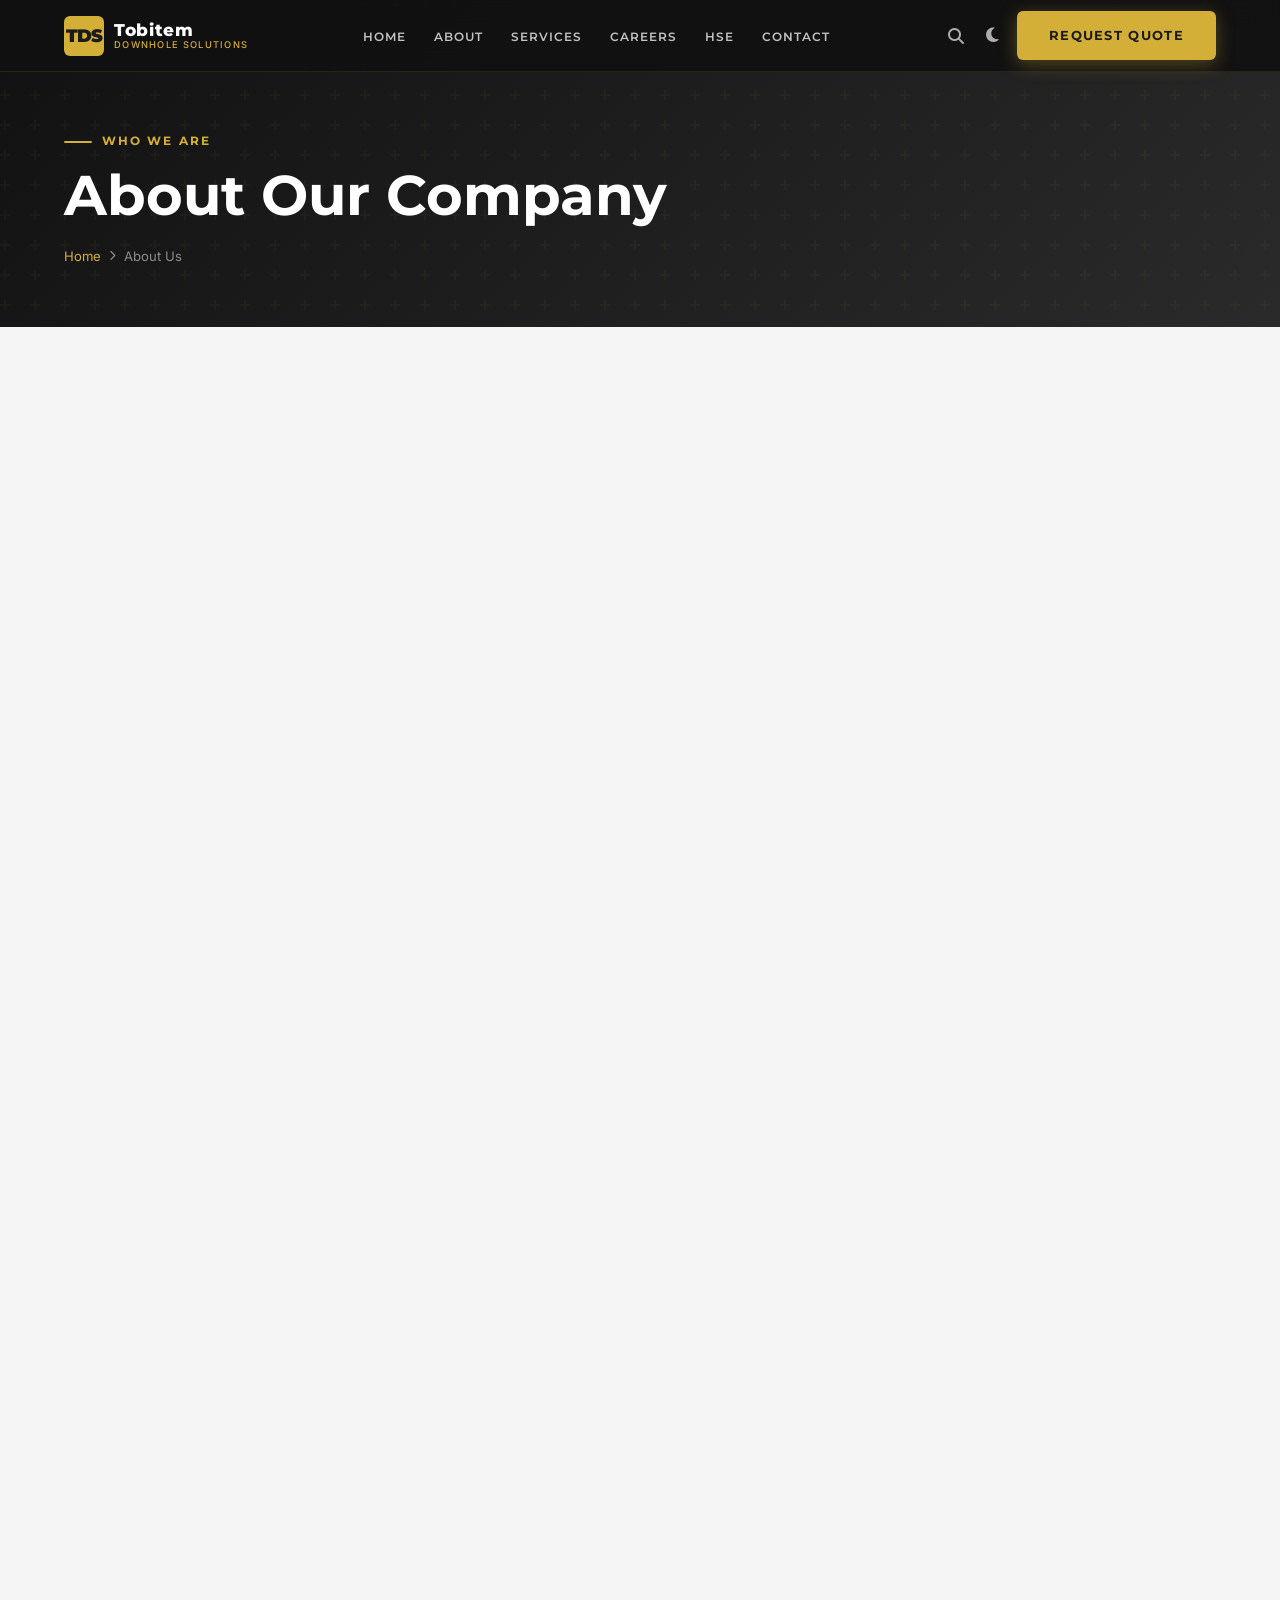
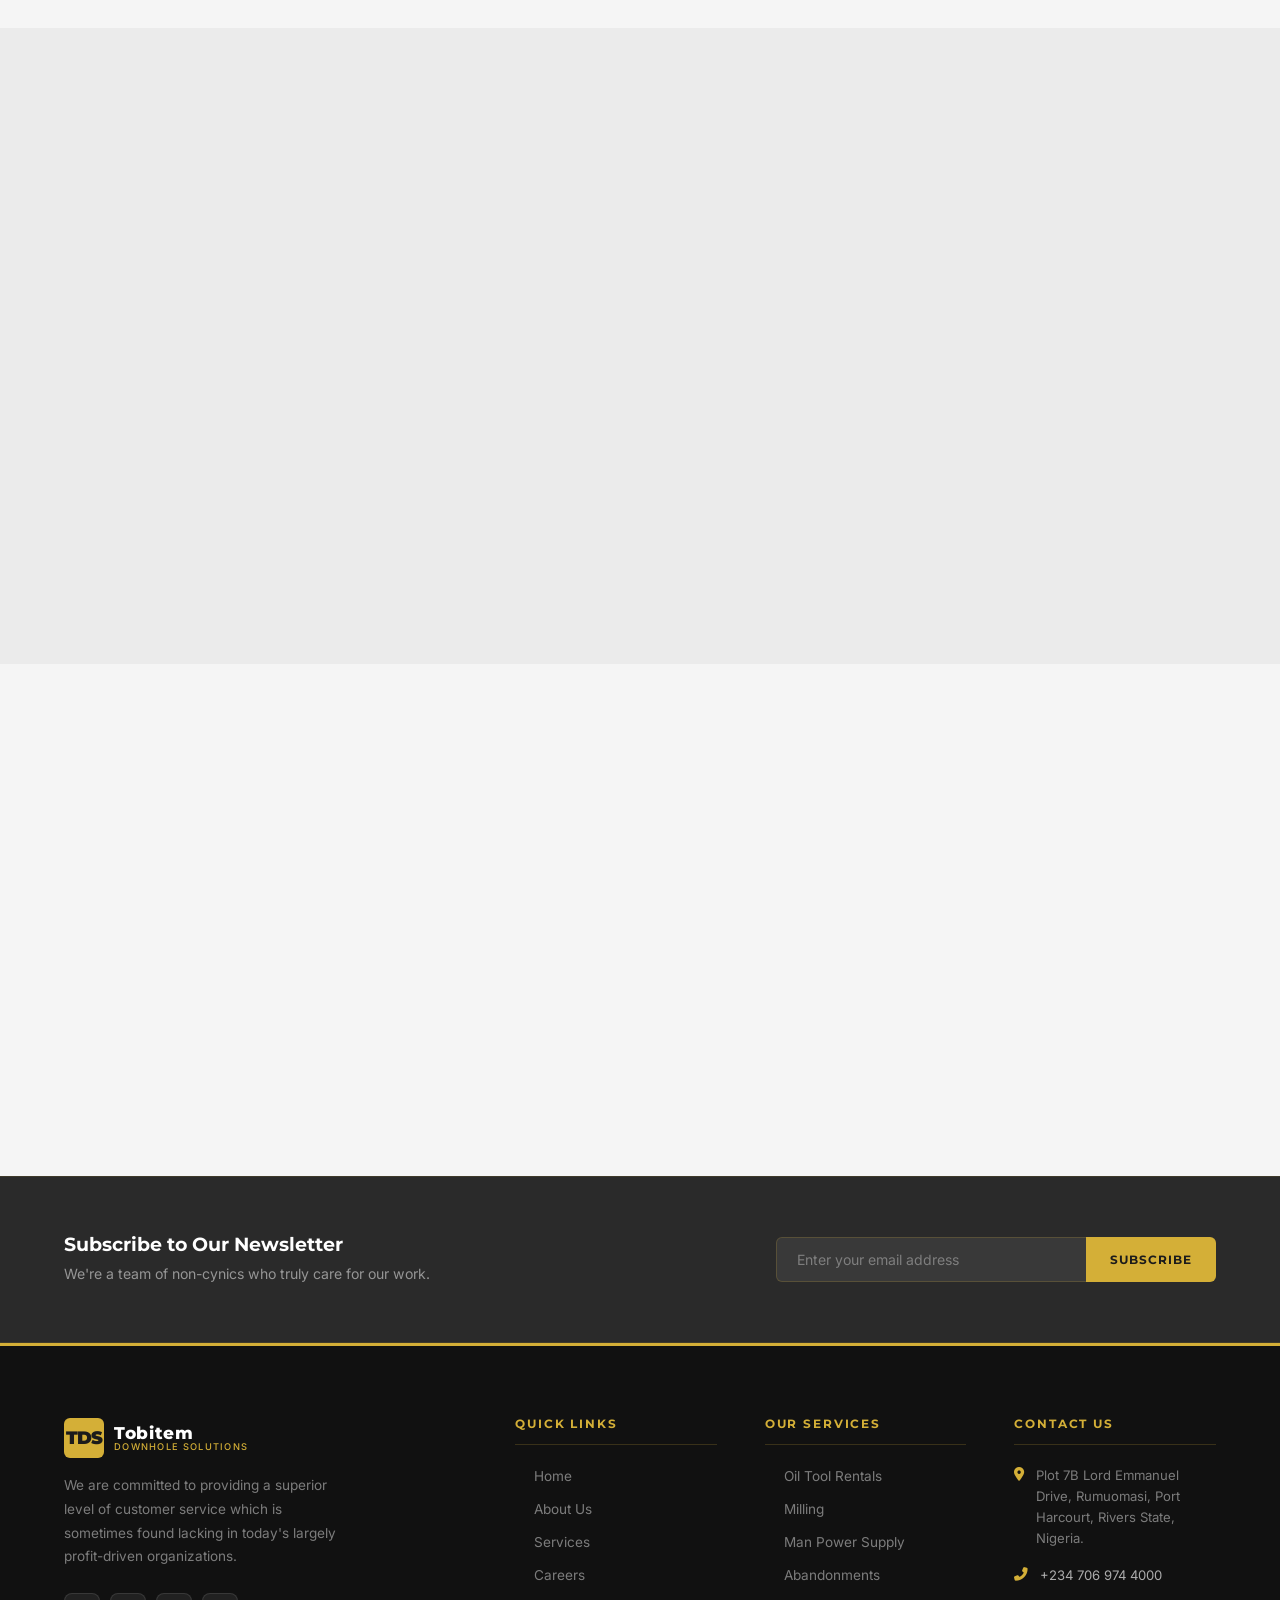
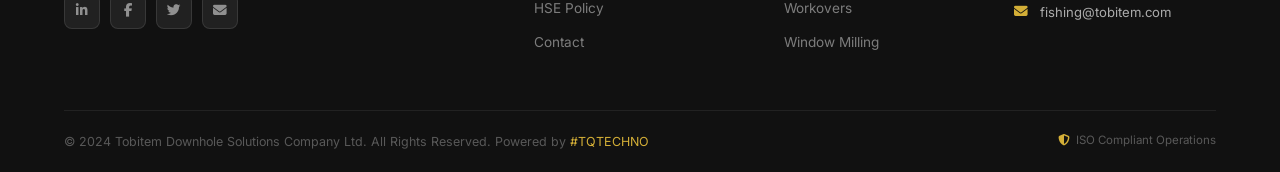
==== about.html @ 1f0d6ca9 "Add files via upload" ====
<!DOCTYPE html>
<html lang="en" data-theme="light">
<head>
  <meta charset="UTF-8" />
  <meta name="viewport" content="width=device-width, initial-scale=1.0" />
  <meta name="description" content="About Tobitem Downhole Solutions — Formed in 2011 in Port Harcourt, Nigeria. Learn about our vision, mission, values, and commitment to QHSE." />
  <title>About Us | Tobitem Downhole Solutions</title>
  <link rel="preconnect" href="https://fonts.googleapis.com" />
  <link rel="preconnect" href="https://fonts.gstatic.com" crossorigin />
  <link href="https://fonts.googleapis.com/css2?family=Montserrat:wght@400;500;600;700;800;900&family=Inter:wght@300;400;500;600&display=swap" rel="stylesheet" />
  <link rel="stylesheet" href="https://cdnjs.cloudflare.com/ajax/libs/font-awesome/6.5.0/css/all.min.css" />
  <link rel="stylesheet" href="style.css" />
</head>
<body>

  <!-- NAVBAR -->
  <nav id="navbar">
    <div class="container nav-inner">
      <a href="index.html" class="nav-logo">
        <div class="logo-mark">TDS</div>
        <div class="logo-text"><span>Tobitem</span><span>Downhole Solutions</span></div>
      </a>
      <ul class="nav-menu">
        <li><a href="index.html" class="nav-link">Home</a></li>
        <li><a href="about.html" class="nav-link">About</a></li>
        <li><a href="services.html" class="nav-link">Services</a></li>
        <li><a href="careers.html" class="nav-link">Careers</a></li>
        <li><a href="hse.html" class="nav-link">HSE</a></li>
        <li><a href="contact.html" class="nav-link">Contact</a></li>
      </ul>
      <div class="nav-right">
        <div class="search-wrap">
          <input type="text" id="search-input" class="search-input" placeholder="Search..." />
          <button id="search-btn" class="search-btn" title="Search"><i class="fas fa-search"></i></button>
        </div>
        <button class="theme-toggle" id="theme-toggle" title="Toggle theme"><i class="fas fa-moon"></i></button>
        <a href="contact.html" class="btn btn-gold btn-quote">Request Quote</a>
        <button class="hamburger" id="hamburger" title="Menu"><span></span><span></span><span></span></button>
      </div>
    </div>
  </nav>
  <div class="mobile-nav" id="mobile-nav">
    <a href="index.html">Home</a><a href="about.html">About</a><a href="services.html">Services</a>
    <a href="careers.html">Careers</a><a href="hse.html">HSE</a><a href="contact.html">Contact</a>
    <a href="contact.html" class="btn btn-gold">Request Quote</a>
  </div>

  <!-- PAGE HERO -->
  <section class="page-hero">
    <div class="container page-hero-content">
      <div class="eyebrow">Who We Are</div>
      <h1>About Our Company</h1>
      <nav class="breadcrumb" aria-label="Breadcrumb">
        <a href="index.html">Home</a>
        <i class="fas fa-chevron-right"></i>
        <span>About Us</span>
      </nav>
    </div>
  </section>

  <!-- ABOUT FULL -->
  <section class="about-full-section section-pad">
    <div class="container">
      <div class="about-full-grid">

        <!-- Text -->
        <div class="about-full-text reveal-left">
          <div class="eyebrow">About Our Company</div>
          <h2>We provide a full range of <span class="text-gold">Premium Industrial Services</span> for your business</h2>
          <br>
          <p>Tobitem Downhole Solution Company Ltd was formed in 2011 in Port Harcourt, Nigeria by individuals with a passion for Fishing and Drilling Tools Rental Services.</p>
          <p>Our aim is to provide our customers with a complete fishing and drilling rental tools solution, providing:</p>
          <ul class="check-list">
            <li class="check-item">
              <i class="fas fa-check-circle check-icon"></i>
              <span class="check-text">High quality, reliable tools and equipment</span>
            </li>
            <li class="check-item">
              <i class="fas fa-check-circle check-icon"></i>
              <span class="check-text">Highly motivated, customer-focused personnel</span>
            </li>
            <li class="check-item">
              <i class="fas fa-check-circle check-icon"></i>
              <span class="check-text">Meticulous project engineering and job design</span>
            </li>
            <li class="check-item">
              <i class="fas fa-check-circle check-icon"></i>
              <span class="check-text">Innovative approach to product development and technological solutions</span>
            </li>
          </ul>

          <div class="highlight-box">
            <p>"We are committed to providing a superior level of customer service which is sometimes found lacking in today's largely profit-driven organizations."</p>
          </div>

          <p>Whatever downhole challenges you face, Tobitem would relish the opportunity to offer a cost-effective technology solution that meets your needs.</p>
          <p>No two fishing operations are the same, but Tobitem can help you to avoid repeating past mistakes by selecting the right tool for the job and getting the job done right, first time.</p>
          <p>We also provide drilling and fishing tool rentals — including Drilling Jars and Accelerators, Hole Openers, Stabilisers, Roller-reamers, and more — with expertise in recovery of lost and stuck pipe, junk, and lost tools both onshore and offshore.</p>

          <br>
          <a href="contact.html" class="btn btn-gold">Get in Touch <i class="fas fa-arrow-right"></i></a>
        </div>

        <!-- Sidebar -->
        <div class="about-sidebar reveal-right">
          <!-- Visual card -->
          <div class="about-visual">
            <div class="about-bg"></div>
            <i class="fas fa-oil-well about-icon"></i>
            <div class="about-overlay">
              <div class="overlay-label">Established</div>
              <div class="overlay-year">2011</div>
              <div class="overlay-location">Port Harcourt, Nigeria</div>
            </div>
          </div>

          <!-- VM Cards -->
          <div class="vm-grid vm-grid-single">
            <div class="vm-card">
              <div class="vm-icon-wrap"><i class="fas fa-eye"></i></div>
              <h3>Our Vision</h3>
              <p>To become Africa's strongest and most innovative fishing and drilling tools rental services solution provider.</p>
            </div>
            <div class="vm-card">
              <div class="vm-icon-wrap"><i class="fas fa-bullseye"></i></div>
              <h3>Our Mission</h3>
              <p>To provide excellent tools and services tailored to surpass and exceed customers' expectations, driven by a well-motivated and dedicated team of professionals using the most modern technology in our industry.</p>
            </div>
          </div>
        </div>
      </div>
    </div>
  </section>

  <!-- VALUES -->
  <section class="values-section section-pad">
    <div class="container">
      <div class="section-header text-center reveal">
        <div class="eyebrow">What We Stand For</div>
        <h2>Our Core Values</h2>
        <p>These principles guide every decision we make and every job we take on.</p>
      </div>
      <div class="values-grid stagger">
        <div class="value-card">
          <div class="value-icon"><i class="fas fa-handshake"></i></div>
          <h4>Business Integrity</h4>
          <p>We always operate in a professional way, honor our commitments, comply with laws and regulations and respect our brand.</p>
        </div>
        <div class="value-card">
          <div class="value-icon"><i class="fas fa-fire"></i></div>
          <h4>Job Passion</h4>
          <p>Each day we approach every task with an enthusiastic spirit and a positive attitude, fully embracing all challenges.</p>
        </div>
        <div class="value-card">
          <div class="value-icon"><i class="fas fa-lightbulb"></i></div>
          <h4>Quality Innovations</h4>
          <p>We are forward-thinking and creative in finding new ways of handling challenges and relentlessly pursue improvement.</p>
        </div>
        <div class="value-card">
          <div class="value-icon"><i class="fas fa-shield-alt"></i></div>
          <h4>Safety First</h4>
          <p>The safety of our personnel, clients, and the environment is never compromised under any operational circumstance.</p>
        </div>
      </div>
    </div>
  </section>

  <!-- QHSE BANNER -->
  <section class="section-pad bg-light-bg">
    <div class="container">
      <div class="qhse-banner reveal">
        <div class="qhse-text">
          <div class="eyebrow mb-12">QHSE Commitment</div>
          <h3 class="text-white">Quality, Health, Safety &amp; Environmental Performance</h3>
          <p>In all of our operations, the most important mission is to pursue the highest possible standards to maximize our Quality, Health, Safety, and Environmental performance. The effective implementation of our policies is the top priority for all employees.</p>
          <br>
          <a href="hse.html" class="btn btn-gold">Read Our HSE Policy <i class="fas fa-arrow-right"></i></a>
        </div>
        <div class="qhse-right">
          <div class="qhse-icon-wrap">
            <i class="fas fa-shield-alt qhse-icon"></i>
          </div>
          <p class="qhse-label">Zero Incident Target</p>
        </div>
      </div>
    </div>
  </section>

  <!-- NEWSLETTER -->
  <section class="newsletter">
    <div class="container newsletter-inner">
      <div class="newsletter-text">
        <h4>Subscribe to Our Newsletter</h4>
        <p>We're a team of non-cynics who truly care for our work.</p>
      </div>
      <form class="newsletter-form" novalidate>
        <input type="email" placeholder="Enter your email address" required />
        <button type="submit">Subscribe</button>
      </form>
    </div>
  </section>

  <!-- FOOTER -->
  <footer>
    <div class="container">
      <div class="footer-grid">
        <div class="footer-brand">
          <a href="index.html" class="nav-logo">
            <div class="logo-mark">TDS</div>
            <div class="logo-text"><span>Tobitem</span><span>Downhole Solutions</span></div>
          </a>
          <p>We are committed to providing a superior level of customer service which is sometimes found lacking in today's largely profit-driven organizations.</p>
          <div class="footer-social">
            <a href="#" class="social-btn" title="LinkedIn"><i class="fab fa-linkedin-in"></i></a>
            <a href="#" class="social-btn" title="Facebook"><i class="fab fa-facebook-f"></i></a>
            <a href="#" class="social-btn" title="Twitter"><i class="fab fa-twitter"></i></a>
            <a href="mailto:fishing@tobitem.com" class="social-btn" title="Email"><i class="fas fa-envelope"></i></a>
          </div>
        </div>
        <div class="footer-col">
          <h5>Quick Links</h5>
          <ul class="footer-links">
            <li><a href="index.html">Home</a></li><li><a href="about.html">About Us</a></li>
            <li><a href="services.html">Services</a></li><li><a href="careers.html">Careers</a></li>
            <li><a href="hse.html">HSE Policy</a></li><li><a href="contact.html">Contact</a></li>
          </ul>
        </div>
        <div class="footer-col">
          <h5>Our Services</h5>
          <ul class="footer-links">
            <li><a href="services.html#tools">Oil Tool Rentals</a></li>
            <li><a href="services.html#milling">Milling</a></li>
            <li><a href="services.html#manpower">Man Power Supply</a></li>
            <li><a href="services.html#abandonments">Abandonments</a></li>
            <li><a href="services.html#workovers">Workovers</a></li>
            <li><a href="services.html#wmilling">Window Milling</a></li>
          </ul>
        </div>
        <div class="footer-col">
          <h5>Contact Us</h5>
          <div class="footer-contact-item"><i class="fas fa-map-marker-alt"></i><p>Plot 7B Lord Emmanuel Drive, Rumuomasi, Port Harcourt, Rivers State, Nigeria.</p></div>
          <div class="footer-contact-item"><i class="fas fa-phone-alt"></i><p><a href="tel:+2347069744000">+234 706 974 4000</a></p></div>
          <div class="footer-contact-item"><i class="fas fa-envelope"></i><p><a href="mailto:fishing@tobitem.com">fishing@tobitem.com</a></p></div>
        </div>
      </div>
      <div class="footer-bottom">
        <p>&copy; 2024 Tobitem Downhole Solutions Company Ltd. All Rights Reserved. Powered by <a href="https://tqtechno.com/" target="_blank" rel="noopener">#TQTECHNO</a></p>
        <div class="footer-badge"><i class="fas fa-shield-alt"></i><span>ISO Compliant Operations</span></div>
      </div>
    </div>
  </footer>

  <button id="back-to-top" aria-label="Back to top"><i class="fas fa-chevron-up"></i></button>
  <script src="js/script.js"></script>
</body>
</html>
---- style.css ----
/* ============================================================
   TOBITEM DOWNHOLE SOLUTIONS — style.css
   Design: Industrial · Premium · Corporate
   ============================================================ */

/* --- Google Fonts --- */
@import url('https://fonts.googleapis.com/css2?family=Montserrat:wght@400;500;600;700;800;900&family=Inter:wght@300;400;500;600&display=swap');

/* --- CSS Variables --- */
:root {
  --gold: #d4af37;
  --gold-light: #e8cb5d;
  --gold-dark: #b8941e;
  --dark: #1b1b1b;
  --dark-2: #111111;
  --dark-3: #2a2a2a;
  --light-bg: #f5f5f5;
  --light-bg-2: #ebebeb;
  --text: #222222;
  --text-muted: #666666;
  --text-light: #999999;
  --white: #ffffff;
  --border: rgba(212,175,55,0.25);
  --border-light: rgba(0,0,0,0.08);
  --shadow: 0 4px 24px rgba(0,0,0,0.10);
  --shadow-lg: 0 12px 48px rgba(0,0,0,0.16);
  --shadow-gold: 0 4px 24px rgba(212,175,55,0.18);
  --nav-height: 72px;
  --transition: 0.35s cubic-bezier(0.4,0,0.2,1);
  --radius: 6px;
  --radius-lg: 12px;
}

/* Dark Mode */
[data-theme="dark"] {
  --light-bg: #181818;
  --light-bg-2: #222222;
  --text: #f0f0f0;
  --text-muted: #aaaaaa;
  --text-light: #777777;
  --white: #1e1e1e;
  --border-light: rgba(255,255,255,0.08);
  --shadow: 0 4px 24px rgba(0,0,0,0.40);
  --shadow-lg: 0 12px 48px rgba(0,0,0,0.50);
}

/* --- Reset & Base --- */
*, *::before, *::after { box-sizing: border-box; margin: 0; padding: 0; }
html { scroll-behavior: smooth; font-size: 16px; scroll-padding-top: 80px; }
body {
  font-family: 'Inter', sans-serif;
  background: var(--light-bg);
  color: var(--text);
  line-height: 1.7;
  overflow-x: hidden;
  transition: background var(--transition), color var(--transition);
  animation: fade-scale-in 0.8s cubic-bezier(0.4,0,0.2,1) forwards;
}
img { max-width: 100%; height: auto; display: block; }
a { text-decoration: none; color: inherit; }
ul { list-style: none; }
button { cursor: pointer; border: none; background: none; font-family: inherit; }

/* --- Typography --- */
h1,h2,h3,h4,h5,h6 {
  font-family: 'Montserrat', sans-serif;
  font-weight: 700;
  line-height: 1.2;
  color: var(--text);
}
h1 { font-size: clamp(2rem, 5vw, 3.5rem); }
h2 { font-size: clamp(1.6rem, 3.5vw, 2.5rem); }
h3 { font-size: clamp(1.2rem, 2.5vw, 1.75rem); }
h4 { font-size: 1.15rem; }
p { color: var(--text-muted); margin-bottom: 1rem; }
p:last-child { margin-bottom: 0; }

/* --- Utility --- */
.container { max-width: 1200px; margin: 0 auto; padding: 0 24px; }
.section-pad { padding: 90px 0; }
.section-pad-sm { padding: 60px 0; }
.text-center { text-align: center; }
.text-gold { color: var(--gold); }
.gold-bar {
  display: inline-block;
  width: 50px; height: 3px;
  background: var(--gold);
  border-radius: 2px;
  margin-bottom: 16px;
}
.eyebrow {
  font-family: 'Montserrat', sans-serif;
  font-size: 0.72rem;
  font-weight: 700;
  letter-spacing: 0.18em;
  text-transform: uppercase;
  color: var(--gold);
  margin-bottom: 10px;
  display: flex;
  align-items: center;
  gap: 10px;
}
.eyebrow-center {
  justify-content: center;
}
.eyebrow::before {
  content: '';
  display: inline-block;
  width: 28px; height: 2px;
  background: var(--gold);
  border-radius: 2px;
}

/* --- Buttons --- */
.btn {
  display: inline-flex;
  align-items: center;
  gap: 8px;
  padding: 13px 32px;
  border-radius: var(--radius);
  font-family: 'Montserrat', sans-serif;
  font-size: 0.82rem;
  font-weight: 700;
  letter-spacing: 0.1em;
  text-transform: uppercase;
  transition: var(--transition);
  position: relative;
  overflow: hidden;
}
.btn::after {
  content: '';
  position: absolute;
  inset: 0;
  background: rgba(255,255,255,0.12);
  opacity: 0;
  transition: opacity 0.2s;
}
.btn:hover::after { opacity: 1; }
.btn-gold {
  background: var(--gold);
  color: var(--dark);
  box-shadow: 0 4px 18px rgba(212,175,55,0.35);
}
.btn-gold:hover {
  background: var(--gold-light);
  transform: translateY(-2px);
  box-shadow: 0 8px 28px rgba(212,175,55,0.45);
}
.btn-outline {
  border: 2px solid var(--gold);
  color: var(--gold);
}
.btn-outline:hover {
  background: var(--gold);
  color: var(--dark);
  transform: translateY(-2px);
}
.btn-dark {
  background: var(--dark);
  color: var(--white);
}
.btn-dark:hover {
  background: var(--dark-3);
  transform: translateY(-2px);
}
[data-theme="dark"] .btn-dark {
  background: var(--gold);
  color: var(--dark);
}

/* ============================================================
   NAVBAR
   ============================================================ */
#navbar {
  position: fixed;
  top: 0; left: 0; right: 0;
  z-index: 9999;
  height: var(--nav-height);
  background: rgba(17,17,17,0.92);
  backdrop-filter: blur(12px);
  -webkit-backdrop-filter: blur(12px);
  border-bottom: 1px solid rgba(212,175,55,0.12);
  transition: background var(--transition), box-shadow var(--transition), height var(--transition);
}
#navbar.scrolled {
  background: rgba(10,10,10,0.98);
  box-shadow: 0 4px 32px rgba(0,0,0,0.5);
  height: 62px;
}
.nav-inner {
  display: flex;
  align-items: center;
  justify-content: space-between;
  height: 100%;
  gap: 24px;
}
.nav-logo {
  display: flex;
  align-items: center;
  gap: 10px;
  flex-shrink: 0;
}
.logo-mark {
  width: 40px; height: 40px;
  background: var(--gold);
  border-radius: 6px;
  display: flex;
  align-items: center;
  justify-content: center;
  font-family: 'Montserrat', sans-serif;
  font-weight: 900;
  font-size: 1.1rem;
  color: var(--dark);
  letter-spacing: -1px;
}
.logo-text {
  display: flex;
  flex-direction: column;
  line-height: 1.1;
}
.logo-text span:first-child {
  font-family: 'Montserrat', sans-serif;
  font-weight: 800;
  font-size: 1.05rem;
  color: var(--white);
  letter-spacing: 0.04em;
}
[data-theme="dark"] .logo-text span:first-child { color: #f0f0f0; }
.logo-text span:last-child {
  font-family: 'Inter', sans-serif;
  font-size: 0.58rem;
  color: var(--gold);
  letter-spacing: 0.14em;
  text-transform: uppercase;
  font-weight: 500;
}
.nav-menu {
  display: flex;
  align-items: center;
  gap: 4px;
}
.nav-link {
  font-family: 'Montserrat', sans-serif;
  font-size: 0.78rem;
  font-weight: 600;
  letter-spacing: 0.08em;
  text-transform: uppercase;
  color: rgba(255,255,255,0.75);
  padding: 6px 12px;
  border-radius: var(--radius);
  position: relative;
  transition: color 0.2s;
}
.nav-link::after {
  content: '';
  position: absolute;
  bottom: 0; left: 50%; right: 50%;
  height: 2px;
  background: var(--gold);
  border-radius: 2px;
  transition: left 0.25s, right 0.25s;
}
.nav-link:hover,
.nav-link.active {
  color: var(--gold);
}
.nav-link:hover::after,
.nav-link.active::after {
  left: 12px; right: 12px;
}
.nav-right {
  display: flex;
  align-items: center;
  gap: 12px;
  flex-shrink: 0;
}
.search-wrap {
  position: relative;
  display: flex;
  align-items: center;
}
.search-input {
  width: 0;
  padding: 7px 0;
  border: none;
  border-bottom: 2px solid transparent;
  background: transparent;
  color: var(--white);
  font-family: 'Inter', sans-serif;
  font-size: 0.82rem;
  transition: width 0.35s, border-color 0.25s, padding 0.35s;
  outline: none;
}
.search-input.open {
  width: 160px;
  border-bottom-color: var(--gold);
  padding: 7px 8px;
}
.search-input::placeholder { color: rgba(255,255,255,0.4); }
.search-btn {
  color: rgba(255,255,255,0.65);
  font-size: 1rem;
  padding: 4px;
  transition: color 0.2s;
}
.search-btn:hover { color: var(--gold); }
.theme-toggle {
  color: rgba(255,255,255,0.65);
  font-size: 1.05rem;
  padding: 6px;
  border-radius: 50%;
  transition: color 0.2s, background 0.2s;
  display: flex; align-items: center; justify-content: center;
}
.theme-toggle:hover {
  color: var(--gold);
  background: rgba(212,175,55,0.1);
}
.hamburger {
  display: none;
  flex-direction: column;
  gap: 5px;
  padding: 6px;
  cursor: pointer;
}
.hamburger span {
  display: block;
  width: 22px; height: 2px;
  background: rgba(255,255,255,0.75);
  border-radius: 2px;
  transition: var(--transition);
}
.hamburger.open span:nth-child(1) { transform: translateY(7px) rotate(45deg); }
.hamburger.open span:nth-child(2) { opacity: 0; transform: scaleX(0); }
.hamburger.open span:nth-child(3) { transform: translateY(-7px) rotate(-45deg); }

/* Mobile Nav */
.mobile-nav {
  display: none;
  position: fixed;
  top: var(--nav-height);
  left: 0; right: 0;
  background: rgba(10,10,10,0.98);
  border-bottom: 1px solid rgba(212,175,55,0.15);
  z-index: 9998;
  transform: translateY(-100%);
  opacity: 0;
  transition: transform 0.35s cubic-bezier(0.4,0,0.2,1), opacity 0.35s;
  padding: 16px 0 24px;
}
.mobile-nav.open {
  transform: translateY(0);
  opacity: 1;
  display: block;
}
.mobile-nav a {
  display: block;
  padding: 12px 28px;
  font-family: 'Montserrat', sans-serif;
  font-size: 0.85rem;
  font-weight: 600;
  letter-spacing: 0.1em;
  text-transform: uppercase;
  color: rgba(255,255,255,0.75);
  border-bottom: 1px solid rgba(255,255,255,0.05);
  transition: color 0.2s, padding-left 0.2s;
}
.mobile-nav a:hover { color: var(--gold); padding-left: 36px; }
.mobile-nav .btn { margin: 16px 28px 0; }

/* ============================================================
   PAGE HERO (inner pages)
   ============================================================ */
.page-hero {
  background: linear-gradient(135deg, var(--dark-2) 0%, var(--dark-3) 100%);
  padding: calc(var(--nav-height) + 60px) 0 60px;
  position: relative;
  overflow: hidden;
}
.page-hero::before {
  content: '';
  position: absolute;
  inset: 0;
  background: url("data:image/svg+xml,%3Csvg width='60' height='60' viewBox='0 0 60 60' xmlns='http://www.w3.org/2000/svg'%3E%3Cg fill='none' fill-rule='evenodd'%3E%3Cg fill='%23d4af37' fill-opacity='0.04'%3E%3Cpath d='M36 34v-4h-2v4h-4v2h4v4h2v-4h4v-2h-4zm0-30V0h-2v4h-4v2h4v4h2V6h4V4h-4zM6 34v-4H4v4H0v2h4v4h2v-4h4v-2H6zM6 4V0H4v4H0v2h4v4h2V6h4V4H6z'/%3E%3C/g%3E%3C/g%3E%3C/svg%3E");
}
.page-hero-content { position: relative; z-index: 1; }
.page-hero-content .eyebrow { justify-content: flex-start; }
.page-hero h1 { color: var(--white); margin-bottom: 12px; }
.breadcrumb {
  display: flex;
  align-items: center;
  gap: 8px;
  font-size: 0.82rem;
  color: rgba(255,255,255,0.5);
  margin-top: 16px;
}
.breadcrumb a { color: var(--gold); }
.breadcrumb span { color: rgba(255,255,255,0.5); }
.breadcrumb i { font-size: 0.65rem; }

/* ============================================================
   HERO SLIDER
   ============================================================ */
#hero-slider {
  position: relative;
  height: 100vh;
  min-height: 600px;
  overflow: hidden;
  margin-top: var(--nav-height);
}
.slide {
  position: absolute;
  inset: 0;
  display: flex;
  align-items: center;
  justify-content: center;
  opacity: 0;
  transition: opacity 0.9s cubic-bezier(0.4,0,0.2,1);
  pointer-events: none;
}
.slide.active {
  opacity: 1;
  pointer-events: auto;
  z-index: 1;
}
.slide-bg {
  position: absolute;
  inset: 0;
  background-size: cover;
  background-position: center;
  background-repeat: no-repeat;
  transform: scale(1.05);
  transition: transform 6s ease;
}
.slide.active .slide-bg { transform: scale(1); }

/* SVG-based gradient background for slides (no external images needed) */
.slide-1 .slide-bg {
  background: linear-gradient(135deg, #0d0d0d 0%, #1a1206 40%, #0d0d0d 100%);
  background-image:
    radial-gradient(ellipse at 20% 50%, rgba(212,175,55,0.12) 0%, transparent 60%),
    radial-gradient(ellipse at 80% 20%, rgba(212,175,55,0.08) 0%, transparent 50%),
    repeating-linear-gradient(45deg, transparent, transparent 35px, rgba(212,175,55,0.015) 35px, rgba(212,175,55,0.015) 70px);
}
.slide-2 .slide-bg {
  background: linear-gradient(135deg, #111108 0%, #1c1600 40%, #0a0a0a 100%);
  background-image:
    radial-gradient(ellipse at 70% 60%, rgba(212,175,55,0.10) 0%, transparent 55%),
    radial-gradient(ellipse at 10% 30%, rgba(212,175,55,0.07) 0%, transparent 45%),
    repeating-linear-gradient(-45deg, transparent, transparent 40px, rgba(212,175,55,0.012) 40px, rgba(212,175,55,0.012) 80px);
}
.slide-3 .slide-bg {
  background: linear-gradient(135deg, #0a0a12 0%, #160f00 50%, #0d0d0d 100%);
  background-image:
    radial-gradient(ellipse at 50% 80%, rgba(212,175,55,0.11) 0%, transparent 50%),
    radial-gradient(ellipse at 40% 10%, rgba(212,175,55,0.06) 0%, transparent 40%),
    repeating-linear-gradient(90deg, transparent, transparent 50px, rgba(212,175,55,0.01) 50px, rgba(212,175,55,0.01) 100px);
}
.slide-overlay {
  position: absolute;
  inset: 0;
  background: rgba(0,0,0,0.55);
}
.slide-content {
  position: relative;
  z-index: 2;
  text-align: center;
  max-width: 820px;
  padding: 0 24px;
  transform: translateY(30px);
  opacity: 0;
  transition: transform 0.8s 0.2s cubic-bezier(0.4,0,0.2,1), opacity 0.8s 0.2s;
}
.slide.active .slide-content { transform: translateY(0); opacity: 1; }
.slide-eyebrow {
  font-family: 'Montserrat', sans-serif;
  font-size: 0.72rem;
  font-weight: 700;
  letter-spacing: 0.2em;
  text-transform: uppercase;
  color: var(--gold);
  margin-bottom: 20px;
  display: flex;
  align-items: center;
  justify-content: center;
  gap: 12px;
}
.slide-eyebrow::before,
.slide-eyebrow::after {
  content: '';
  width: 36px; height: 1px;
  background: var(--gold);
  opacity: 0.7;
}
.slide-content h1 {
  color: var(--white);
  margin-bottom: 20px;
  text-shadow: 0 2px 20px rgba(0,0,0,0.4);
}
.slide-content p {
  color: rgba(255,255,255,0.75);
  font-size: 1.05rem;
  margin-bottom: 36px;
  max-width: 580px;
  margin-left: auto;
  margin-right: auto;
}

/* Slider Controls */
.slider-arrow {
  position: absolute;
  top: 50%; transform: translateY(-50%);
  z-index: 10;
  width: 48px; height: 48px;
  border-radius: 50%;
  background: rgba(212,175,55,0.15);
  border: 2px solid rgba(212,175,55,0.5);
  color: var(--gold);
  font-size: 1rem;
  display: flex; align-items: center; justify-content: center;
  transition: var(--transition);
  backdrop-filter: blur(6px);
}
.slider-arrow:hover {
  background: var(--gold);
  color: var(--dark);
  transform: translateY(-50%) scale(1.08);
}
.slider-arrow.prev { left: 28px; }
.slider-arrow.next { right: 28px; }
.slider-dots {
  position: absolute;
  bottom: 28px; left: 50%;
  transform: translateX(-50%);
  z-index: 10;
  display: flex;
  gap: 10px;
}
.dot {
  width: 8px; height: 8px;
  border-radius: 50%;
  background: rgba(255,255,255,0.35);
  transition: var(--transition);
  cursor: pointer;
}
.dot.active {
  background: var(--gold);
  width: 24px;
  border-radius: 4px;
}

/* Quick Contact Bar */
.quick-contact-bar {
  background: var(--dark);
  padding: 16px 0;
  border-bottom: 1px solid rgba(212,175,55,0.15);
}
.quick-contact-inner {
  display: flex;
  align-items: center;
  justify-content: flex-end;
  gap: 32px;
  flex-wrap: wrap;
}
.qc-item {
  display: flex;
  align-items: center;
  gap: 10px;
  font-size: 0.82rem;
}
.qc-item i { color: var(--gold); }
.qc-item span { color: rgba(255,255,255,0.5); font-size: 0.72rem; text-transform: uppercase; letter-spacing: 0.08em; }
.qc-item a { color: var(--white); font-weight: 500; }

/* ============================================================
   HOME: ABOUT SECTION
   ============================================================ */
.home-about { background: var(--light-bg); }
.home-about-grid {
  display: grid;
  grid-template-columns: 1fr 1fr;
  gap: 72px;
  align-items: center;
}
.about-image-wrap {
  position: relative;
}
.about-image-main {
  width: 100%;
  aspect-ratio: 4/3;
  background: linear-gradient(135deg, var(--dark) 0%, var(--dark-3) 100%);
  border-radius: var(--radius-lg);
  overflow: hidden;
  position: relative;
}
.about-image-main::after {
  content: '';
  position: absolute;
  inset: 0;
  background: linear-gradient(135deg,
    rgba(212,175,55,0.15) 0%,
    transparent 50%,
    rgba(212,175,55,0.08) 100%);
  z-index: 1;
}
.about-image-main img,
.careers-img img,
.approach-img img,
.project-img img,
.map-placeholder img {
  position: absolute;
  inset: 0;
  width: 100%;
  height: 100%;
  object-fit: cover;
  display: block;
  z-index: 0;
}
.about-image-main .about-img-pattern,
.about-image-main .about-img-icon,
.careers-img i,
.careers-img .careers-overlay,
.approach-img i,
.project-img i,
.project-img .project-num,
.map-placeholder i,
.map-placeholder p,
.map-placeholder a {
  position: relative;
  z-index: 2;
}
.map-placeholder {
  position: relative;
}
.about-img-pattern {
  width: 100%;
  height: 100%;
  background:
    radial-gradient(circle at 30% 40%, rgba(212,175,55,0.12) 0%, transparent 50%),
    radial-gradient(circle at 70% 70%, rgba(212,175,55,0.08) 0%, transparent 40%),
    repeating-linear-gradient(45deg, transparent, transparent 20px, rgba(212,175,55,0.03) 20px, rgba(212,175,55,0.03) 40px);
  display: flex;
  align-items: center;
  justify-content: center;
}
.about-img-icon {
  font-size: 6rem;
  color: rgba(212,175,55,0.2);
}
.about-badge {
  position: absolute;
  bottom: -20px; right: -20px;
  background: var(--gold);
  border-radius: var(--radius-lg);
  padding: 20px 24px;
  text-align: center;
  box-shadow: var(--shadow-gold);
  min-width: 130px;
}
.about-badge .num {
  font-family: 'Montserrat', sans-serif;
  font-weight: 900;
  font-size: 2.2rem;
  color: var(--dark);
  line-height: 1;
}
.about-badge .label {
  font-family: 'Inter', sans-serif;
  font-size: 0.72rem;
  font-weight: 600;
  color: var(--dark-3);
  text-transform: uppercase;
  letter-spacing: 0.1em;
  margin-top: 4px;
}
.about-text-wrap { padding-right: 8px; }
.about-text-wrap h2 { margin-bottom: 20px; }
.about-text-wrap .lead {
  font-size: 1.05rem;
  color: var(--text);
  font-weight: 500;
  line-height: 1.7;
  margin-bottom: 20px;
}
.about-features {
  display: grid;
  grid-template-columns: 1fr 1fr;
  gap: 16px;
  margin: 28px 0;
}
.about-feature {
  display: flex;
  align-items: flex-start;
  gap: 12px;
}
.feature-icon {
  width: 38px; height: 38px;
  border-radius: 8px;
  background: rgba(212,175,55,0.12);
  display: flex; align-items: center; justify-content: center;
  color: var(--gold);
  font-size: 0.9rem;
  flex-shrink: 0;
  margin-top: 2px;
}
.about-feature p {
  font-size: 0.82rem;
  margin: 0;
  color: var(--text-muted);
}
.about-feature h5 {
  font-family: 'Montserrat', sans-serif;
  font-size: 0.82rem;
  font-weight: 700;
  color: var(--text);
  margin-bottom: 2px;
}

/* ============================================================
   VISION & MISSION
   ============================================================ */
.vision-mission {
  background: var(--dark-2);
  position: relative;
  overflow: hidden;
}
.vision-mission::before {
  content: '';
  position: absolute;
  inset: 0;
  background:
    radial-gradient(ellipse at 10% 50%, rgba(212,175,55,0.08) 0%, transparent 50%),
    radial-gradient(ellipse at 90% 50%, rgba(212,175,55,0.06) 0%, transparent 50%),
    url("data:image/svg+xml,%3Csvg width='40' height='40' viewBox='0 0 40 40' xmlns='http://www.w3.org/2000/svg'%3E%3Cg fill='%23d4af37' fill-opacity='0.03' fill-rule='evenodd'%3E%3Cpath d='M0 40L40 0H20L0 20M40 40V20L20 40'/%3E%3C/g%3E%3C/svg%3E");
}
.vision-mission .section-header { position: relative; }
.vm-grid {
  display: grid;
  grid-template-columns: 1fr 1fr;
  gap: 32px;
  position: relative;
}
.vm-card {
  background: rgba(255,255,255,0.04);
  border: 1px solid rgba(212,175,55,0.18);
  border-radius: var(--radius-lg);
  padding: 44px 40px;
  transition: var(--transition);
  position: relative;
  overflow: hidden;
}
.vm-card::before {
  content: '';
  position: absolute;
  top: 0; left: 0;
  width: 100%; height: 3px;
  background: linear-gradient(90deg, var(--gold), var(--gold-light));
  transform: scaleX(0);
  transform-origin: left;
  transition: transform 0.4s;
}
.vm-card:hover { border-color: rgba(212,175,55,0.4); transform: translateY(-4px); }
.vm-card:hover::before { transform: scaleX(1); }
.vm-icon-wrap {
  width: 62px; height: 62px;
  border-radius: 14px;
  background: rgba(212,175,55,0.12);
  border: 1px solid rgba(212,175,55,0.2);
  display: flex; align-items: center; justify-content: center;
  font-size: 1.5rem;
  color: var(--gold);
  margin-bottom: 24px;
}
.vm-card h3 {
  color: var(--white);
  font-size: 1.25rem;
  margin-bottom: 16px;
}
.vm-card p {
  color: rgba(255,255,255,0.6);
  font-size: 0.92rem;
  line-height: 1.8;
}

/* ============================================================
   SERVICES (Home preview)
   ============================================================ */
.services-section { background: var(--light-bg-2); }
[data-theme="dark"] .services-section { background: var(--dark-3); }
.services-grid {
  display: grid;
  grid-template-columns: repeat(3, 1fr);
  gap: 28px;
}
.service-card {
  background: var(--white);
  border-radius: var(--radius-lg);
  padding: 36px 32px;
  box-shadow: var(--shadow);
  border: 1px solid var(--border-light);
  transition: var(--transition);
  position: relative;
  overflow: hidden;
}
.service-card::after {
  content: '';
  position: absolute;
  bottom: 0; left: 0; right: 0;
  height: 3px;
  background: linear-gradient(90deg, var(--gold), var(--gold-light));
  transform: scaleX(0);
  transform-origin: left;
  transition: transform 0.35s;
}
.service-card:hover {
  transform: translateY(-6px);
  box-shadow: var(--shadow-lg);
  border-color: rgba(212,175,55,0.3);
}
.service-card:hover::after { transform: scaleX(1); }
.service-icon {
  width: 56px; height: 56px;
  border-radius: 12px;
  background: rgba(212,175,55,0.1);
  display: flex; align-items: center; justify-content: center;
  font-size: 1.4rem;
  color: var(--gold);
  margin-bottom: 20px;
  transition: background 0.25s;
}
.service-card:hover .service-icon { background: var(--gold); color: var(--dark); }
.service-card h4 {
  font-size: 1rem;
  margin-bottom: 12px;
  color: var(--text);
}
.service-card p {
  font-size: 0.85rem;
  margin-bottom: 20px;
  line-height: 1.7;
}
.service-link {
  font-family: 'Montserrat', sans-serif;
  font-size: 0.72rem;
  font-weight: 700;
  letter-spacing: 0.1em;
  text-transform: uppercase;
  color: var(--gold);
  display: flex;
  align-items: center;
  gap: 6px;
  transition: gap 0.2s;
}
.service-link:hover { gap: 10px; }
.service-link i { font-size: 0.8rem; }

/* ============================================================
   WHY CHOOSE US (CTA Banner)
   ============================================================ */
.why-us {
  background: var(--dark);
  position: relative;
  overflow: hidden;
}
.why-us::before {
  content: '';
  position: absolute;
  inset: 0;
  background:
    radial-gradient(ellipse at 0% 100%, rgba(212,175,55,0.1) 0%, transparent 50%),
    radial-gradient(ellipse at 100% 0%, rgba(212,175,55,0.07) 0%, transparent 50%);
}
.why-us-grid {
  display: grid;
  grid-template-columns: 1fr 1fr;
  gap: 72px;
  align-items: center;
  position: relative;
}
.why-us-text h2 { color: var(--white); margin-bottom: 16px; }
.why-us-text p { color: rgba(255,255,255,0.6); margin-bottom: 32px; }
.why-list {
  display: flex;
  flex-direction: column;
  gap: 18px;
}
.why-item {
  display: flex;
  align-items: flex-start;
  gap: 16px;
}
.why-check {
  width: 28px; height: 28px;
  border-radius: 50%;
  background: rgba(212,175,55,0.15);
  border: 1px solid rgba(212,175,55,0.3);
  display: flex; align-items: center; justify-content: center;
  color: var(--gold);
  font-size: 0.75rem;
  flex-shrink: 0;
  margin-top: 2px;
}
.why-item p { color: rgba(255,255,255,0.65); font-size: 0.88rem; margin: 0; }
.why-item strong { color: var(--white); }
.why-stats {
  display: grid;
  grid-template-columns: repeat(2, 1fr);
  gap: 24px;
}
.stat-card {
  background: rgba(255,255,255,0.04);
  border: 1px solid rgba(212,175,55,0.2);
  border-radius: var(--radius-lg);
  padding: 32px 28px;
  text-align: center;
  transition: var(--transition);
}
.stat-card:hover {
  background: rgba(212,175,55,0.08);
  border-color: rgba(212,175,55,0.4);
  transform: translateY(-3px);
}
.stat-number {
  font-family: 'Montserrat', sans-serif;
  font-weight: 900;
  font-size: 2.8rem;
  color: var(--gold);
  line-height: 1;
  margin-bottom: 8px;
}
.stat-suffix { font-size: 1.5rem; }
.stat-label {
  font-family: 'Montserrat', sans-serif;
  font-size: 0.7rem;
  font-weight: 700;
  letter-spacing: 0.12em;
  text-transform: uppercase;
  color: rgba(255,255,255,0.5);
}

/* ============================================================
   UNIQUE APPROACH / TIPS
   ============================================================ */
.approach-section { background: var(--light-bg); }
.approach-grid {
  display: grid;
  grid-template-columns: repeat(3, 1fr);
  gap: 28px;
}
.approach-card {
  background: var(--white);
  border-radius: var(--radius-lg);
  overflow: hidden;
  box-shadow: var(--shadow);
  border: 1px solid var(--border-light);
  transition: var(--transition);
}
.approach-card:hover { transform: translateY(-6px); box-shadow: var(--shadow-lg); }
.approach-img {
  height: 200px;
  background: linear-gradient(135deg, var(--dark), var(--dark-3));
  position: relative;
  overflow: hidden;
  display: flex;
  align-items: center;
  justify-content: center;
}
.approach-img-1 {
  background: linear-gradient(135deg, #1a1206, #0d0d0d);
  background-image: radial-gradient(ellipse at 40% 40%, rgba(212,175,55,0.18) 0%, transparent 55%);
}
.approach-img-2 {
  background: linear-gradient(135deg, #0a0e1a, #1b1b1b);
  background-image: radial-gradient(ellipse at 60% 60%, rgba(212,175,55,0.14) 0%, transparent 50%);
}
.approach-img-3 {
  background: linear-gradient(135deg, #100d00, #1b1b1b);
  background-image: radial-gradient(ellipse at 50% 30%, rgba(212,175,55,0.16) 0%, transparent 55%);
}
.approach-img i { font-size: 3.5rem; color: rgba(212,175,55,0.25); }
.approach-body { padding: 28px 28px 32px; }
.approach-tag {
  display: inline-block;
  font-family: 'Montserrat', sans-serif;
  font-size: 0.62rem;
  font-weight: 700;
  letter-spacing: 0.14em;
  text-transform: uppercase;
  color: var(--gold);
  background: rgba(212,175,55,0.1);
  border: 1px solid rgba(212,175,55,0.2);
  border-radius: 3px;
  padding: 4px 10px;
  margin-bottom: 12px;
}
.approach-body h4 { margin-bottom: 10px; font-size: 1rem; }
.approach-body p { font-size: 0.85rem; margin-bottom: 16px; }

/* ============================================================
   PROJECTS / CASE STUDIES
   ============================================================ */
.projects-section { background: var(--light-bg-2); }
[data-theme="dark"] .projects-section { background: var(--dark-3); }
.projects-grid {
  display: grid;
  grid-template-columns: repeat(3, 1fr);
  gap: 28px;
}
.project-card {
  background: var(--white);
  border-radius: var(--radius-lg);
  overflow: hidden;
  box-shadow: var(--shadow);
  border: 1px solid var(--border-light);
  transition: var(--transition);
}
.project-card:hover { transform: translateY(-5px); box-shadow: var(--shadow-lg); }
.project-img {
  height: 180px;
  display: flex;
  align-items: center;
  justify-content: center;
  position: relative;
  overflow: hidden;
}
.project-img-1 { background: linear-gradient(135deg, #1a1206, #2a2008); }
.project-img-2 { background: linear-gradient(135deg, #0d1a0d, #1b2b1b); }
.project-img-3 { background: linear-gradient(135deg, #0d0d1a, #1b1b2b); }
.project-img i { font-size: 3rem; color: rgba(212,175,55,0.3); }
.project-num {
  position: absolute;
  top: 12px; right: 16px;
  font-family: 'Montserrat', sans-serif;
  font-weight: 900;
  font-size: 3rem;
  color: rgba(212,175,55,0.08);
  line-height: 1;
  user-select: none;
}
.project-body { padding: 24px 24px 28px; }
.project-body h4 { font-size: 0.95rem; margin-bottom: 16px; }
.project-meta { display: flex; flex-direction: column; gap: 10px; }
.pm-row { display: flex; align-items: flex-start; gap: 10px; }
.pm-label {
  font-family: 'Montserrat', sans-serif;
  font-size: 0.62rem;
  font-weight: 700;
  letter-spacing: 0.1em;
  text-transform: uppercase;
  color: var(--gold);
  white-space: nowrap;
  margin-top: 2px;
  min-width: 70px;
}
.pm-row p { font-size: 0.8rem; margin: 0; }

/* ============================================================
   CTA BANNER
   ============================================================ */
.cta-banner {
  background: linear-gradient(135deg, var(--gold-dark) 0%, var(--gold) 40%, var(--gold-light) 100%);
  padding: 72px 0;
  position: relative;
  overflow: hidden;
}
.cta-banner::before {
  content: '';
  position: absolute;
  inset: 0;
  background: url("data:image/svg+xml,%3Csvg width='60' height='60' viewBox='0 0 60 60' xmlns='http://www.w3.org/2000/svg'%3E%3Cg fill='%231b1b1b' fill-opacity='0.06' fill-rule='evenodd'%3E%3Cpath d='M36 34v-4h-2v4h-4v2h4v4h2v-4h4v-2h-4zm0-30V0h-2v4h-4v2h4v4h2V6h4V4h-4zM6 34v-4H4v4H0v2h4v4h2v-4h4v-2H6zM6 4V0H4v4H0v2h4v4h2V6h4V4H6z'/%3E%3C/g%3E%3C/svg%3E");
}
.cta-inner {
  display: flex;
  align-items: center;
  justify-content: space-between;
  gap: 32px;
  flex-wrap: wrap;
  position: relative;
}
.cta-text h2 { color: var(--dark); margin-bottom: 8px; }
.cta-text p { color: rgba(27,27,27,0.7); margin: 0; font-size: 1rem; }
.cta-actions { display: flex; gap: 14px; flex-wrap: wrap; }

/* ============================================================
   NEWSLETTER
   ============================================================ */
.newsletter {
  background: var(--dark-3);
  padding: 56px 0;
  border-top: 1px solid rgba(212,175,55,0.12);
  border-bottom: 1px solid rgba(212,175,55,0.12);
}
.newsletter-inner {
  display: flex;
  align-items: center;
  justify-content: space-between;
  gap: 32px;
  flex-wrap: wrap;
}
.newsletter-text h4 {
  color: var(--white);
  font-size: 1.2rem;
  margin-bottom: 6px;
}
.newsletter-text p { color: rgba(255,255,255,0.5); margin: 0; font-size: 0.88rem; }
.newsletter-form {
  display: flex;
  gap: 0;
  max-width: 440px;
  width: 100%;
}
.newsletter-form input {
  flex: 1;
  padding: 13px 20px;
  border: none;
  border-radius: var(--radius) 0 0 var(--radius);
  background: rgba(255,255,255,0.07);
  color: var(--white);
  font-family: 'Inter', sans-serif;
  font-size: 0.88rem;
  outline: none;
  border: 1px solid rgba(212,175,55,0.2);
  border-right: none;
  transition: border-color 0.2s;
}
.newsletter-form input:focus { border-color: rgba(212,175,55,0.5); }
.newsletter-form input::placeholder { color: rgba(255,255,255,0.35); }
.newsletter-form button {
  padding: 13px 24px;
  background: var(--gold);
  color: var(--dark);
  font-family: 'Montserrat', sans-serif;
  font-size: 0.78rem;
  font-weight: 700;
  letter-spacing: 0.08em;
  text-transform: uppercase;
  border-radius: 0 var(--radius) var(--radius) 0;
  transition: background 0.2s;
}
.newsletter-form button:hover { background: var(--gold-light); }

/* ============================================================
   FOOTER
   ============================================================ */
footer {
  background: var(--dark-2);
  padding: 72px 0 0;
  border-top: 3px solid var(--gold);
}
.footer-grid {
  display: grid;
  grid-template-columns: 2fr 1fr 1fr 1fr;
  gap: 48px;
  padding-bottom: 56px;
  border-bottom: 1px solid rgba(255,255,255,0.07);
}
.footer-brand p {
  color: rgba(255,255,255,0.45);
  font-size: 0.85rem;
  margin: 16px 0 24px;
  line-height: 1.75;
  max-width: 280px;
}
.footer-social {
  display: flex;
  gap: 10px;
}
.social-btn {
  width: 36px; height: 36px;
  border-radius: 8px;
  background: rgba(255,255,255,0.07);
  border: 1px solid rgba(255,255,255,0.1);
  display: flex; align-items: center; justify-content: center;
  color: rgba(255,255,255,0.5);
  font-size: 0.85rem;
  transition: var(--transition);
}
.social-btn:hover {
  background: var(--gold);
  border-color: var(--gold);
  color: var(--dark);
  transform: translateY(-2px);
}
.footer-col h5 {
  font-family: 'Montserrat', sans-serif;
  font-size: 0.72rem;
  font-weight: 700;
  letter-spacing: 0.16em;
  text-transform: uppercase;
  color: var(--gold);
  margin-bottom: 20px;
  padding-bottom: 12px;
  border-bottom: 1px solid rgba(212,175,55,0.2);
}
.footer-links { display: flex; flex-direction: column; gap: 10px; }
.footer-links a {
  font-size: 0.85rem;
  color: rgba(255,255,255,0.45);
  transition: color 0.2s, padding-left 0.2s;
  display: flex;
  align-items: center;
  gap: 8px;
}
.footer-links a::before {
  content: '→';
  font-size: 0.7rem;
  color: var(--gold);
  opacity: 0;
  transition: opacity 0.2s;
}
.footer-links a:hover { color: var(--gold); padding-left: 6px; }
.footer-links a:hover::before { opacity: 1; }
.footer-contact-item {
  display: flex;
  align-items: flex-start;
  gap: 12px;
  margin-bottom: 16px;
}
.footer-contact-item i { color: var(--gold); margin-top: 3px; font-size: 0.85rem; }
.footer-contact-item p { font-size: 0.82rem; color: rgba(255,255,255,0.45); margin: 0; line-height: 1.6; }
.footer-contact-item a { color: rgba(255,255,255,0.65); }
.footer-contact-item a:hover { color: var(--gold); }
.footer-bottom {
  padding: 20px 0;
  display: flex;
  align-items: center;
  justify-content: space-between;
  flex-wrap: wrap;
  gap: 12px;
}
.footer-bottom p { font-size: 0.78rem; color: rgba(255,255,255,0.3); margin: 0; }
.footer-bottom a { color: var(--gold); }
.footer-badge {
  display: flex;
  align-items: center;
  gap: 6px;
  font-size: 0.72rem;
  color: rgba(255,255,255,0.3);
}
.footer-badge i { color: var(--gold); }

/* ============================================================
   ABOUT PAGE
   ============================================================ */
.about-full-section { background: var(--light-bg); }
.about-full-grid {
  display: grid;
  grid-template-columns: 1fr 1fr;
  gap: 72px;
  align-items: start;
}
.about-full-text p { margin-bottom: 16px; font-size: 0.95rem; }
.highlight-box {
  background: linear-gradient(135deg, rgba(212,175,55,0.08), rgba(212,175,55,0.04));
  border-left: 4px solid var(--gold);
  border-radius: 0 var(--radius) var(--radius) 0;
  padding: 20px 24px;
  margin: 28px 0;
}
.highlight-box p { color: var(--text); font-style: italic; font-size: 0.95rem; margin: 0; }
.about-sidebar .vm-card { margin-bottom: 24px; }

/* Team / Values Section */
.values-section { background: var(--light-bg-2); }
[data-theme="dark"] .values-section { background: var(--dark-3); }
.values-grid {
  display: grid;
  grid-template-columns: repeat(4, 1fr);
  gap: 24px;
}
.value-card {
  background: var(--white);
  border-radius: var(--radius-lg);
  padding: 32px 24px;
  text-align: center;
  box-shadow: var(--shadow);
  border: 1px solid var(--border-light);
  transition: var(--transition);
}
.value-card:hover { transform: translateY(-5px); box-shadow: var(--shadow-lg); border-color: rgba(212,175,55,0.3); }
.value-icon { font-size: 2.2rem; color: var(--gold); margin-bottom: 16px; }
.value-card h4 { margin-bottom: 10px; font-size: 0.95rem; }
.value-card p { font-size: 0.82rem; margin: 0; }

/* QHSE on About Page */
.qhse-banner {
  background: linear-gradient(135deg, var(--dark-2), var(--dark-3));
  border: 1px solid rgba(212,175,55,0.18);
  border-radius: var(--radius-lg);
  padding: 48px 48px;
  display: grid;
  grid-template-columns: 1fr auto;
  gap: 48px;
  align-items: center;
  position: relative;
  overflow: hidden;
}
.qhse-right {
  flex-shrink: 0;
  text-align: center;
  position: relative;
}
.qhse-banner::before {
  content: '';
  position: absolute;
  inset: 0;
  background: radial-gradient(ellipse at 80% 50%, rgba(212,175,55,0.08) 0%, transparent 60%);
}
.qhse-text { position: relative; }
.qhse-text h3 { color: var(--white); margin-bottom: 12px; }
.qhse-text p { color: rgba(255,255,255,0.55); margin: 0; }

/* ============================================================
   SERVICES PAGE
   ============================================================ */
.services-full { background: var(--light-bg); }
.services-full-grid {
  display: grid;
  grid-template-columns: repeat(2, 1fr);
  gap: 32px;
}
.service-full-card {
  background: var(--white);
  border-radius: var(--radius-lg);
  overflow: hidden;
  box-shadow: var(--shadow);
  border: 1px solid var(--border-light);
  transition: var(--transition);
  display: flex;
}
.service-full-card:hover {
  transform: translateY(-4px);
  box-shadow: var(--shadow-lg);
  border-color: rgba(212,175,55,0.3);
}
.service-accent {
  width: 6px;
  background: linear-gradient(180deg, var(--gold), var(--gold-dark));
  flex-shrink: 0;
}
.service-full-body {
  padding: 32px 32px 32px 28px;
  flex: 1;
}
.service-full-header {
  display: flex;
  align-items: center;
  gap: 16px;
  margin-bottom: 16px;
}
.service-full-icon {
  width: 52px; height: 52px;
  border-radius: 10px;
  background: rgba(212,175,55,0.1);
  display: flex; align-items: center; justify-content: center;
  font-size: 1.25rem;
  color: var(--gold);
  flex-shrink: 0;
  transition: background 0.25s;
}
.service-full-card:hover .service-full-icon { background: var(--gold); color: var(--dark); }
.service-full-body h3 { font-size: 1.1rem; }
.service-full-body p { font-size: 0.88rem; margin-bottom: 0; }
.service-tags {
  display: flex;
  flex-wrap: wrap;
  gap: 8px;
  margin-top: 16px;
}
.service-tag {
  font-family: 'Montserrat', sans-serif;
  font-size: 0.62rem;
  font-weight: 600;
  letter-spacing: 0.08em;
  text-transform: uppercase;
  padding: 4px 10px;
  border-radius: 3px;
  background: rgba(212,175,55,0.08);
  color: var(--gold);
  border: 1px solid rgba(212,175,55,0.2);
}

/* Services Mission Banner */
.services-mission {
  background: var(--dark);
  position: relative;
  overflow: hidden;
}
.services-mission::before {
  content: '';
  position: absolute;
  inset: 0;
  background: radial-gradient(ellipse at 50% 50%, rgba(212,175,55,0.08) 0%, transparent 60%);
}
.sm-inner {
  position: relative;
  max-width: 760px;
  margin: 0 auto;
  text-align: center;
}
.sm-inner h2 { color: var(--white); margin-bottom: 16px; }
.sm-inner p { color: rgba(255,255,255,0.55); font-size: 1rem; margin-bottom: 8px; }
.sm-divider {
  width: 60px; height: 2px;
  background: var(--gold);
  margin: 28px auto 28px;
  border-radius: 2px;
}
.sm-inner blockquote {
  font-family: 'Montserrat', sans-serif;
  font-size: 1.1rem;
  font-weight: 600;
  color: var(--gold);
  line-height: 1.6;
  font-style: italic;
}

/* ============================================================
   CAREERS PAGE
   ============================================================ */
.careers-intro { background: var(--light-bg); }
.careers-intro-grid {
  display: grid;
  grid-template-columns: 1fr 1fr;
  gap: 72px;
  align-items: center;
}
.careers-img {
  aspect-ratio: 4/3;
  background: linear-gradient(135deg, var(--dark), var(--dark-3));
  border-radius: var(--radius-lg);
  display: flex; align-items: center; justify-content: center;
  position: relative;
  overflow: hidden;
}
.careers-img::before {
  content: '';
  position: absolute;
  inset: 0;
  background: radial-gradient(ellipse at 40% 40%, rgba(212,175,55,0.15) 0%, transparent 55%);
}
.careers-img i { font-size: 5rem; color: rgba(212,175,55,0.2); position: relative; }
.careers-text h2 { margin-bottom: 16px; }
.careers-text p { font-size: 0.95rem; margin-bottom: 16px; }
.culture-grid {
  display: grid;
  grid-template-columns: 1fr 1fr;
  gap: 16px;
  margin-top: 28px;
}
.culture-item {
  display: flex;
  align-items: flex-start;
  gap: 12px;
  padding: 16px;
  background: var(--light-bg-2);
  border-radius: var(--radius);
  border: 1px solid var(--border-light);
  transition: border-color 0.2s;
}
[data-theme="dark"] .culture-item { background: var(--dark-3); }
.culture-item:hover { border-color: rgba(212,175,55,0.3); }
.culture-item i { color: var(--gold); font-size: 1.1rem; margin-top: 3px; }
.culture-item p { font-size: 0.82rem; margin: 0; }
.culture-item strong { color: var(--text); display: block; font-size: 0.85rem; margin-bottom: 2px; }

/* Job Listings */
.jobs-section { background: var(--light-bg-2); }
[data-theme="dark"] .jobs-section { background: var(--dark-3); }
.jobs-grid {
  display: grid;
  grid-template-columns: repeat(3, 1fr);
  gap: 28px;
}
.job-card {
  background: var(--white);
  border-radius: var(--radius-lg);
  padding: 32px 28px;
  box-shadow: var(--shadow);
  border: 1px solid var(--border-light);
  transition: var(--transition);
  display: flex;
  flex-direction: column;
}
.job-card:hover { transform: translateY(-5px); box-shadow: var(--shadow-lg); border-color: rgba(212,175,55,0.3); }
.job-type {
  font-family: 'Montserrat', sans-serif;
  font-size: 0.62rem;
  font-weight: 700;
  letter-spacing: 0.12em;
  text-transform: uppercase;
  color: var(--gold);
  background: rgba(212,175,55,0.1);
  border: 1px solid rgba(212,175,55,0.2);
  border-radius: 3px;
  padding: 4px 10px;
  display: inline-block;
  margin-bottom: 16px;
}
.job-card h4 { font-size: 1.05rem; margin-bottom: 8px; }
.job-dept {
  font-size: 0.8rem;
  color: var(--text-light);
  margin-bottom: 16px;
  display: flex;
  align-items: center;
  gap: 6px;
}
.job-dept i { font-size: 0.75rem; color: var(--gold); }
.job-card p { font-size: 0.85rem; flex: 1; margin-bottom: 24px; }
.job-card .btn { align-self: flex-start; }

/* Additional careers styles */
.careers-overlay {
  position: absolute;
  bottom: 20px;
  left: 20px;
  right: 20px;
  background: rgba(0,0,0,0.6);
  border-radius: 8px;
  padding: 16px;
  backdrop-filter: blur(4px);
  -webkit-backdrop-filter: blur(4px);
}
.overlay-label {
  color: rgba(255,255,255,0.5);
  font-size: 0.7rem;
  text-transform: uppercase;
  letter-spacing: 0.1em;
  margin-bottom: 4px;
}
.overlay-title {
  color: var(--gold);
  font-family: 'Montserrat', sans-serif;
  font-weight: 700;
  font-size: 0.9rem;
  margin: 0;
}
.job-not-listed {
  margin-top: 56px;
  background: var(--white);
  border-radius: var(--radius-lg);
  padding: 40px;
  text-align: center;
  box-shadow: var(--shadow);
  border: 1px solid var(--border-light);
}
.icon-circle {
  width: 60px;
  height: 60px;
  border-radius: 50%;
  background: rgba(212,175,55,0.1);
  display: flex;
  align-items: center;
  justify-content: center;
  margin: 0 auto 16px;
}
.icon-gold {
  color: var(--gold);
  font-size: 1.3rem;
}
.mb-10 {
  margin-bottom: 10px;
}
.text-center-max {
  max-width: 500px;
  margin: 0 auto 24px;
}

/* Additional about styles */
.check-list {
  margin: 16px 0 16px 8px;
  display: flex;
  flex-direction: column;
  gap: 10px;
}
.check-item {
  display: flex;
  gap: 12px;
  align-items: flex-start;
}
.check-icon {
  color: var(--gold);
  margin-top: 4px;
  flex-shrink: 0;
}
.check-text {
  color: var(--text-muted);
  font-size: 0.92rem;
}
.about-visual {
  background: linear-gradient(135deg, var(--dark), var(--dark-3));
  border-radius: var(--radius-lg);
  height: 260px;
  display: flex;
  align-items: center;
  justify-content: center;
  position: relative;
  overflow: hidden;
  margin-bottom: 24px;
}
.about-bg {
  position: absolute;
  inset: 0;
  background: radial-gradient(ellipse at 40% 40%, rgba(212,175,55,0.18) 0%, transparent 55%);
}
.about-icon {
  font-size: 6rem;
  color: rgba(212,175,55,0.2);
  position: relative;
}
.about-overlay {
  position: absolute;
  bottom: 20px;
  left: 20px;
  right: 20px;
  background: rgba(0,0,0,0.5);
  border-radius: 8px;
  padding: 14px 16px;
  backdrop-filter: blur(4px);
  -webkit-backdrop-filter: blur(4px);
}
.overlay-year {
  font-family: 'Montserrat', sans-serif;
  font-weight: 900;
  font-size: 1.8rem;
  color: white;
  line-height: 1;
}
.vm-grid-single {
  grid-template-columns: 1fr;
  gap: 20px;
}
.mb-12 {
  margin-bottom: 12px;
}
.mb-56 {
  margin-bottom: 56px;
}
.text-white {
  color: var(--white);
}
.qhse-icon-wrap {
  width: 120px;
  height: 120px;
  border-radius: 50%;
  border: 3px solid rgba(212,175,55,0.3);
  display: flex;
  align-items: center;
  justify-content: center;
  margin: 0 auto;
}
.qhse-icon {
  font-size: 3rem;
  color: var(--gold);
}
.qhse-label {
  color: rgba(255,255,255,0.5);
  font-size: 0.78rem;
  margin-top: 12px;
  text-transform: uppercase;
  letter-spacing: 0.1em;
}

/* ============================================================
   HSE PAGE
   ============================================================ */
.hse-intro { background: var(--light-bg); }
.hse-lead-text {
  max-width: 820px;
  margin: 0 auto;
  text-align: center;
}
.hse-lead-text p { font-size: 1.02rem; }
.hse-pillars { background: var(--light-bg-2); }
[data-theme="dark"] .hse-pillars { background: var(--dark-3); }
.hse-grid {
  display: grid;
  grid-template-columns: repeat(3, 1fr);
  gap: 28px;
}
.hse-card {
  background: var(--white);
  border-radius: var(--radius-lg);
  padding: 36px 32px;
  box-shadow: var(--shadow);
  border: 1px solid var(--border-light);
  transition: var(--transition);
  position: relative;
  overflow: hidden;
}
.hse-card::before {
  content: '';
  position: absolute;
  top: 0; left: 0; right: 0;
  height: 4px;
  background: linear-gradient(90deg, var(--gold-dark), var(--gold-light));
}
.hse-card:hover { transform: translateY(-5px); box-shadow: var(--shadow-lg); }
.hse-icon {
  width: 56px; height: 56px;
  border-radius: 12px;
  background: rgba(212,175,55,0.1);
  display: flex; align-items: center; justify-content: center;
  font-size: 1.4rem;
  color: var(--gold);
  margin-bottom: 20px;
}
.hse-card h4 { margin-bottom: 12px; }
.hse-card p { font-size: 0.88rem; }
.hse-policy { background: var(--light-bg); }
.policy-block {
  background: var(--white);
  border-radius: var(--radius-lg);
  padding: 48px;
  box-shadow: var(--shadow);
  border: 1px solid var(--border-light);
  max-width: 900px;
  margin: 0 auto;
}
[data-theme="dark"] .policy-block { background: var(--dark-3); }
.policy-block h3 { margin-bottom: 24px; }
.policy-block p { font-size: 0.92rem; margin-bottom: 16px; }
.policy-list {
  display: flex;
  flex-direction: column;
  gap: 14px;
  margin: 24px 0;
}
.policy-list-item {
  display: flex;
  align-items: flex-start;
  gap: 14px;
  padding: 14px 18px;
  background: rgba(212,175,55,0.04);
  border-radius: var(--radius);
  border-left: 3px solid var(--gold);
}
.policy-list-item i { color: var(--gold); font-size: 0.9rem; margin-top: 2px; }
.policy-list-item p { font-size: 0.88rem; margin: 0; }

/* ============================================================
   CONTACT PAGE
   ============================================================ */
.contact-section { background: var(--light-bg); }
.contact-grid {
  display: grid;
  grid-template-columns: 1.5fr 1fr;
  gap: 56px;
  align-items: start;
}
.contact-form-wrap {
  background: var(--white);
  border-radius: var(--radius-lg);
  padding: 44px;
  box-shadow: var(--shadow);
  border: 1px solid var(--border-light);
}
[data-theme="dark"] .contact-form-wrap { background: var(--dark-3); }
.contact-form-wrap h3 { margin-bottom: 28px; font-size: 1.3rem; }
.form-row {
  display: grid;
  grid-template-columns: 1fr 1fr;
  gap: 20px;
}
.form-group { margin-bottom: 20px; }
.form-group label {
  display: block;
  font-family: 'Montserrat', sans-serif;
  font-size: 0.72rem;
  font-weight: 700;
  letter-spacing: 0.1em;
  text-transform: uppercase;
  color: var(--text-muted);
  margin-bottom: 8px;
}
.form-group input,
.form-group select,
.form-group textarea {
  width: 100%;
  padding: 12px 16px;
  border: 2px solid var(--border-light);
  border-radius: var(--radius);
  background: var(--light-bg);
  color: var(--text);
  font-family: 'Inter', sans-serif;
  font-size: 0.9rem;
  outline: none;
  transition: border-color 0.2s, box-shadow 0.2s;
}
[data-theme="dark"] .form-group input,
[data-theme="dark"] .form-group textarea,
[data-theme="dark"] .form-group select {
  background: var(--dark);
  border-color: rgba(255,255,255,0.1);
}
.form-group input:focus,
.form-group textarea:focus,
.form-group select:focus {
  border-color: var(--gold);
  box-shadow: 0 0 0 3px rgba(212,175,55,0.12);
}
.form-group textarea { resize: vertical; min-height: 140px; }
.form-group .error-msg {
  font-size: 0.75rem;
  color: #e55;
  margin-top: 5px;
  display: none;
}
.form-group.has-error input,
.form-group.has-error textarea {
  border-color: #e55;
}
.form-group.has-error .error-msg { display: block; }
.form-success {
  display: none;
  text-align: center;
  padding: 32px;
  background: rgba(212,175,55,0.08);
  border-radius: var(--radius-lg);
  border: 1px solid rgba(212,175,55,0.3);
}
.form-success i { font-size: 2.5rem; color: var(--gold); margin-bottom: 12px; }
.form-success h4 { color: var(--text); margin-bottom: 8px; }
.form-success p { font-size: 0.88rem; margin: 0; }

/* Contact Info */
.contact-info-wrap { display: flex; flex-direction: column; gap: 24px; }
.contact-info-card {
  background: var(--white);
  border-radius: var(--radius-lg);
  padding: 28px;
  box-shadow: var(--shadow);
  border: 1px solid var(--border-light);
  transition: var(--transition);
}
[data-theme="dark"] .contact-info-card { background: var(--dark-3); }
.contact-info-card:hover { border-color: rgba(212,175,55,0.3); }
.contact-info-head {
  display: flex;
  align-items: center;
  gap: 12px;
  margin-bottom: 16px;
  padding-bottom: 14px;
  border-bottom: 1px solid var(--border-light);
}
.cih-icon {
  width: 40px; height: 40px;
  border-radius: 8px;
  background: rgba(212,175,55,0.1);
  display: flex; align-items: center; justify-content: center;
  color: var(--gold);
  font-size: 0.9rem;
}
.contact-info-head h5 {
  font-family: 'Montserrat', sans-serif;
  font-size: 0.8rem;
  font-weight: 700;
  letter-spacing: 0.08em;
  text-transform: uppercase;
  color: var(--text);
}
.contact-info-card p { font-size: 0.85rem; margin-bottom: 6px; }
.contact-info-card a { color: var(--gold); font-size: 0.9rem; font-weight: 500; }
.contact-person {
  padding-top: 10px;
  border-top: 1px solid var(--border-light);
  margin-top: 10px;
}
.contact-person:first-child { border-top: none; margin-top: 0; padding-top: 0; }
.contact-person h6 {
  font-family: 'Montserrat', sans-serif;
  font-size: 0.82rem;
  font-weight: 700;
  color: var(--text);
  margin-bottom: 4px;
}
.contact-person .role {
  font-size: 0.72rem;
  color: var(--gold);
  font-style: italic;
  text-transform: uppercase;
  letter-spacing: 0.06em;
  margin-bottom: 8px;
}
.contact-person p { font-size: 0.8rem; margin: 0; }

/* Map Placeholder */
.map-wrap {
  background: var(--white);
  border-radius: var(--radius-lg);
  overflow: hidden;
  box-shadow: var(--shadow);
  border: 1px solid var(--border-light);
  height: 300px;
  position: relative;
  display: flex;
  align-items: center;
  justify-content: center;
  background: linear-gradient(135deg, #e8e8e8, #d8d8d8);
}
[data-theme="dark"] .map-wrap { background: var(--dark-3); }
.map-placeholder {
  text-align: center;
  position: relative;
  z-index: 1;
}
.map-placeholder i { font-size: 2.5rem; color: var(--gold); margin-bottom: 12px; display: block; }
.map-placeholder p { font-size: 0.85rem; color: var(--text-muted); margin: 0; }
.map-placeholder a { color: var(--gold); font-weight: 600; }
.map-wrap::before {
  content: '';
  position: absolute;
  inset: 0;
  background: url("data:image/svg+xml,%3Csvg width='100' height='100' viewBox='0 0 100 100' xmlns='http://www.w3.org/2000/svg'%3E%3Cg fill='%23d4af37' fill-opacity='0.06'%3E%3Ccircle cx='50' cy='50' r='1'/%3E%3C/g%3E%3C/svg%3E"),
    repeating-linear-gradient(0deg, transparent, transparent 49px, rgba(212,175,55,0.08) 49px, rgba(212,175,55,0.08) 50px),
    repeating-linear-gradient(90deg, transparent, transparent 49px, rgba(212,175,55,0.08) 49px, rgba(212,175,55,0.08) 50px);
}

/* ============================================================
   SCROLL REVEAL ANIMATION
   ============================================================ */
.reveal {
  opacity: 0;
  transform: translateY(32px);
  transition: opacity 0.65s cubic-bezier(0.4,0,0.2,1), transform 0.65s cubic-bezier(0.4,0,0.2,1);
}
.reveal.visible { opacity: 1; transform: translateY(0); }
.reveal-left {
  opacity: 0;
  transform: translateX(-40px);
  transition: opacity 0.65s cubic-bezier(0.4,0,0.2,1), transform 0.65s cubic-bezier(0.4,0,0.2,1);
}
.reveal-left.visible { opacity: 1; transform: translateX(0); }
.reveal-right {
  opacity: 0;
  transform: translateX(40px);
  transition: opacity 0.65s cubic-bezier(0.4,0,0.2,1), transform 0.65s cubic-bezier(0.4,0,0.2,1);
}
.reveal-right.visible { opacity: 1; transform: translateX(0); }

/* Stagger children */
.stagger > * { opacity: 0; transform: translateY(24px); transition: opacity 0.55s, transform 0.55s; }
.stagger > *.visible { opacity: 1; transform: translateY(0); }
.stagger > *:nth-child(2) { transition-delay: 0.1s; }
.stagger > *:nth-child(3) { transition-delay: 0.2s; }
.stagger > *:nth-child(4) { transition-delay: 0.3s; }
.stagger > *:nth-child(5) { transition-delay: 0.4s; }
.stagger > *:nth-child(6) { transition-delay: 0.5s; }

/* ============================================================
   MODERN ANIMATIONS
   ============================================================ */

/* Float animation */
@keyframes float {
  0%, 100% { transform: translateY(0px); }
  50% { transform: translateY(-12px); }
}

/* Gentle glow pulse */
@keyframes glow-pulse {
  0%, 100% { box-shadow: 0 0 20px rgba(212,175,55,0.15), var(--shadow); }
  50% { box-shadow: 0 0 35px rgba(212,175,55,0.35), var(--shadow-lg); }
}

/* Icon spin */
@keyframes icon-spin {
  0% { transform: rotate(0deg); }
  100% { transform: rotate(360deg); }
}

/* Smooth fade-in with scale */
@keyframes fade-scale-in {
  0% { opacity: 0; transform: scale(0.95); }
  100% { opacity: 1; transform: scale(1); }
}

/* Slide-in from left */
@keyframes slide-in-left {
  0% { opacity: 0; transform: translateX(-30px); }
  100% { opacity: 1; transform: translateX(0); }
}

/* Slide-in from right */
@keyframes slide-in-right {
  0% { opacity: 0; transform: translateX(30px); }
  100% { opacity: 1; transform: translateX(0); }
}

/* Underline animation */
@keyframes underline-expand {
  0% { width: 0; }
  100% { width: 100%; }
}

/* Subtle bounce */
@keyframes bounce-gentle {
  0%, 100% { transform: translateY(0); }
  25% { transform: translateY(-2px); }
  75% { transform: translateY(-2px); }
}

/* Apply float effect to various elements */
.service-card,
.approach-card,
.project-card,
.value-card,
.job-card,
.hse-card {
  animation: fade-scale-in 0.6s cubic-bezier(0.4,0,0.2,1);
}

/* Float on hover for cards */
.service-card:hover,
.approach-card:hover,
.project-card:hover,
.value-card:hover,
.job-card:hover,
.hse-card:hover {
  animation: float 3s ease-in-out infinite;
}

/* Glow effect on cards */
.service-card,
.approach-card,
.project-card,
.value-card,
.job-card,
.hse-card {
  transition: box-shadow 0.35s cubic-bezier(0.4,0,0.2,1);
}

.service-card:hover,
.approach-card:hover,
.project-card:hover,
.value-card:hover,
.job-card:hover,
.hse-card:hover {
  animation: glow-pulse 2s ease-in-out infinite;
}

/* Smooth button animations */
.btn {
  position: relative;
  overflow: hidden;
  transition: all 0.35s cubic-bezier(0.4,0,0.2,1);
}

.btn::before {
  content: '';
  position: absolute;
  top: 0;
  left: -100%;
  width: 100%;
  height: 100%;
  background: rgba(255,255,255,0.1);
  transition: left 0.4s cubic-bezier(0.4,0,0.2,1);
  z-index: -1;
}

.btn:hover::before {
  left: 100%;
}

/* Ripple effect */
.ripple {
  position: absolute;
  border-radius: 50%;
  background: rgba(255,255,255,0.6);
  transform: scale(0);
  animation: ripple-animate 0.6s ease-out;
  pointer-events: none;
}

@keyframes ripple-animate {
  to {
    transform: scale(4);
    opacity: 0;
  }
}

/* Image float and fade animations */
img {
  animation: fade-scale-in 0.8s cubic-bezier(0.4,0,0.2,1);
}

.about-image-main img,
.careers-img img,
.approach-img img,
.project-img img {
  animation: fade-scale-in 0.7s 0.2s cubic-bezier(0.4,0,0.2,1) both;
}

/* Icon animations */
.service-card i,
.approach-card i,
.project-card i {
  transition: transform 0.4s cubic-bezier(0.4,0,0.2,1);
}

.service-card:hover i,
.approach-card:hover i,
.project-card:hover i {
  animation: bounce-gentle 0.6s ease-in-out;
}

/* Eyebrow animation */
.eyebrow {
  animation: slide-in-left 0.6s cubic-bezier(0.4,0,0.2,1);
}

/* Heading animations */
h1, h2, h3, h4, h5, h6 {
  animation: fade-scale-in 0.7s cubic-bezier(0.4,0,0.2,1);
}

/* Service link underline animation */
.service-link::after {
  content: '';
  position: absolute;
  bottom: 0;
  left: 0;
  width: 0;
  height: 2px;
  background: var(--gold);
  transition: width 0.35s cubic-bezier(0.4,0,0.2,1);
}

.service-link:hover::after {
  width: 100%;
}

/* Smooth color transitions */
a, button {
  transition: color 0.3s cubic-bezier(0.4,0,0.2,1), background 0.3s cubic-bezier(0.4,0,0.2,1);
}

/* Back to top smooth bounce */
#back-to-top {
  animation: bounce-gentle 1s ease-in-out infinite;
}

/* Fade-in paragraphs and text */
p {
  animation: fade-scale-in 0.8s cubic-bezier(0.4,0,0.2,1);
}

/* Section header animations */
.section-header {
  animation: fade-scale-in 0.7s cubic-bezier(0.4,0,0.2,1);
}

.section-header .eyebrow {
  animation: slide-in-left 0.5s cubic-bezier(0.4,0,0.2,1);
}

.section-header h2 {
  animation: fade-scale-in 0.6s 0.1s cubic-bezier(0.4,0,0.2,1) both;
}

.section-header p {
  animation: fade-scale-in 0.6s 0.2s cubic-bezier(0.4,0,0.2,1) both;
}

/* Hero content animations */
.page-hero-content h1 {
  animation: fade-scale-in 0.7s cubic-bezier(0.4,0,0.2,1);
}

.page-hero-content .breadcrumb {
  animation: slide-in-left 0.6s 0.1s cubic-bezier(0.4,0,0.2,1) both;
}

/* Smooth transitions for form inputs */
input, textarea, select {
  transition: border-color 0.3s cubic-bezier(0.4,0,0.2,1), 
              box-shadow 0.3s cubic-bezier(0.4,0,0.2,1),
              background 0.3s cubic-bezier(0.4,0,0.2,1);
}

input:focus, textarea:focus, select:focus {
  animation: glow-pulse 2s ease-in-out infinite;
}

/* Section header */
.section-header { margin-bottom: 56px; }
.section-header.text-center .eyebrow { justify-content: center; }
.section-header h2 { margin-bottom: 14px; }
.section-header p { max-width: 600px; font-size: 1rem; }
.section-header.text-center p { margin: 0 auto; }

/* ============================================================
   BACK TO TOP
   ============================================================ */
#back-to-top {
  position: fixed;
  bottom: 28px; right: 28px;
  width: 44px; height: 44px;
  border-radius: 50%;
  background: var(--gold);
  color: var(--dark);
  display: flex; align-items: center; justify-content: center;
  font-size: 0.9rem;
  z-index: 999;
  opacity: 0;
  transform: translateY(16px);
  transition: var(--transition);
  box-shadow: 0 4px 18px rgba(212,175,55,0.4);
  pointer-events: none;
}
#back-to-top.visible {
  opacity: 1;
  transform: translateY(0);
  pointer-events: auto;
}
#back-to-top:hover { background: var(--gold-light); transform: translateY(-3px); }

/* ============================================================
   RESPONSIVE
   ============================================================ */
@media (max-width: 1024px) {
  .home-about-grid { grid-template-columns: 1fr; gap: 48px; }
  .about-text-wrap { padding-right: 0; }
  .why-us-grid { grid-template-columns: 1fr; gap: 48px; }
  .footer-grid { grid-template-columns: 1fr 1fr; gap: 36px; }
  .services-full-grid { grid-template-columns: 1fr; }
  .values-grid { grid-template-columns: repeat(2, 1fr); }
  .contact-grid { grid-template-columns: 1fr; }
  .about-full-grid { grid-template-columns: 1fr; }
  .careers-intro-grid { grid-template-columns: 1fr; }
  .qhse-banner { grid-template-columns: 1fr; gap: 24px; }
}

@media (max-width: 900px) {
  :root { --nav-height: 64px; }
  .nav-menu { display: none; }
  .hamburger { display: flex; }
  .mobile-nav { display: block; }
  .services-grid { grid-template-columns: repeat(2, 1fr); }
  .projects-grid { grid-template-columns: repeat(2, 1fr); }
  .approach-grid { grid-template-columns: repeat(2, 1fr); }
  .vm-grid { grid-template-columns: 1fr; gap: 24px; }
  .hse-grid { grid-template-columns: repeat(2, 1fr); }
  .jobs-grid { grid-template-columns: repeat(2, 1fr); }
  .why-stats { grid-template-columns: repeat(2, 1fr); }
}

@media (max-width: 640px) {
  .section-pad { padding: 60px 0; }
  .container { padding: 0 16px; }
  .services-grid { grid-template-columns: 1fr; }
  .projects-grid { grid-template-columns: 1fr; }
  .approach-grid { grid-template-columns: 1fr; }
  .hse-grid { grid-template-columns: 1fr; }
  .jobs-grid { grid-template-columns: 1fr; }
  .why-stats { grid-template-columns: 1fr 1fr; }
  .footer-grid { grid-template-columns: 1fr; }
  .form-row { grid-template-columns: 1fr; }
  .cta-inner { flex-direction: column; text-align: center; }
  .cta-actions { justify-content: center; }
  .newsletter-inner { flex-direction: column; }
  .newsletter-form { max-width: 100%; }
  .about-badge { display: none; }
  .footer-bottom { flex-direction: column; text-align: center; }
  .slider-arrow { display: none; }
  .quick-contact-inner { justify-content: center; }
  .values-grid { grid-template-columns: 1fr 1fr; }
  .culture-grid { grid-template-columns: 1fr; }
  .about-features { grid-template-columns: 1fr; }
  .policy-block { padding: 28px 20px; }
  .contact-form-wrap { padding: 28px 20px; }
}
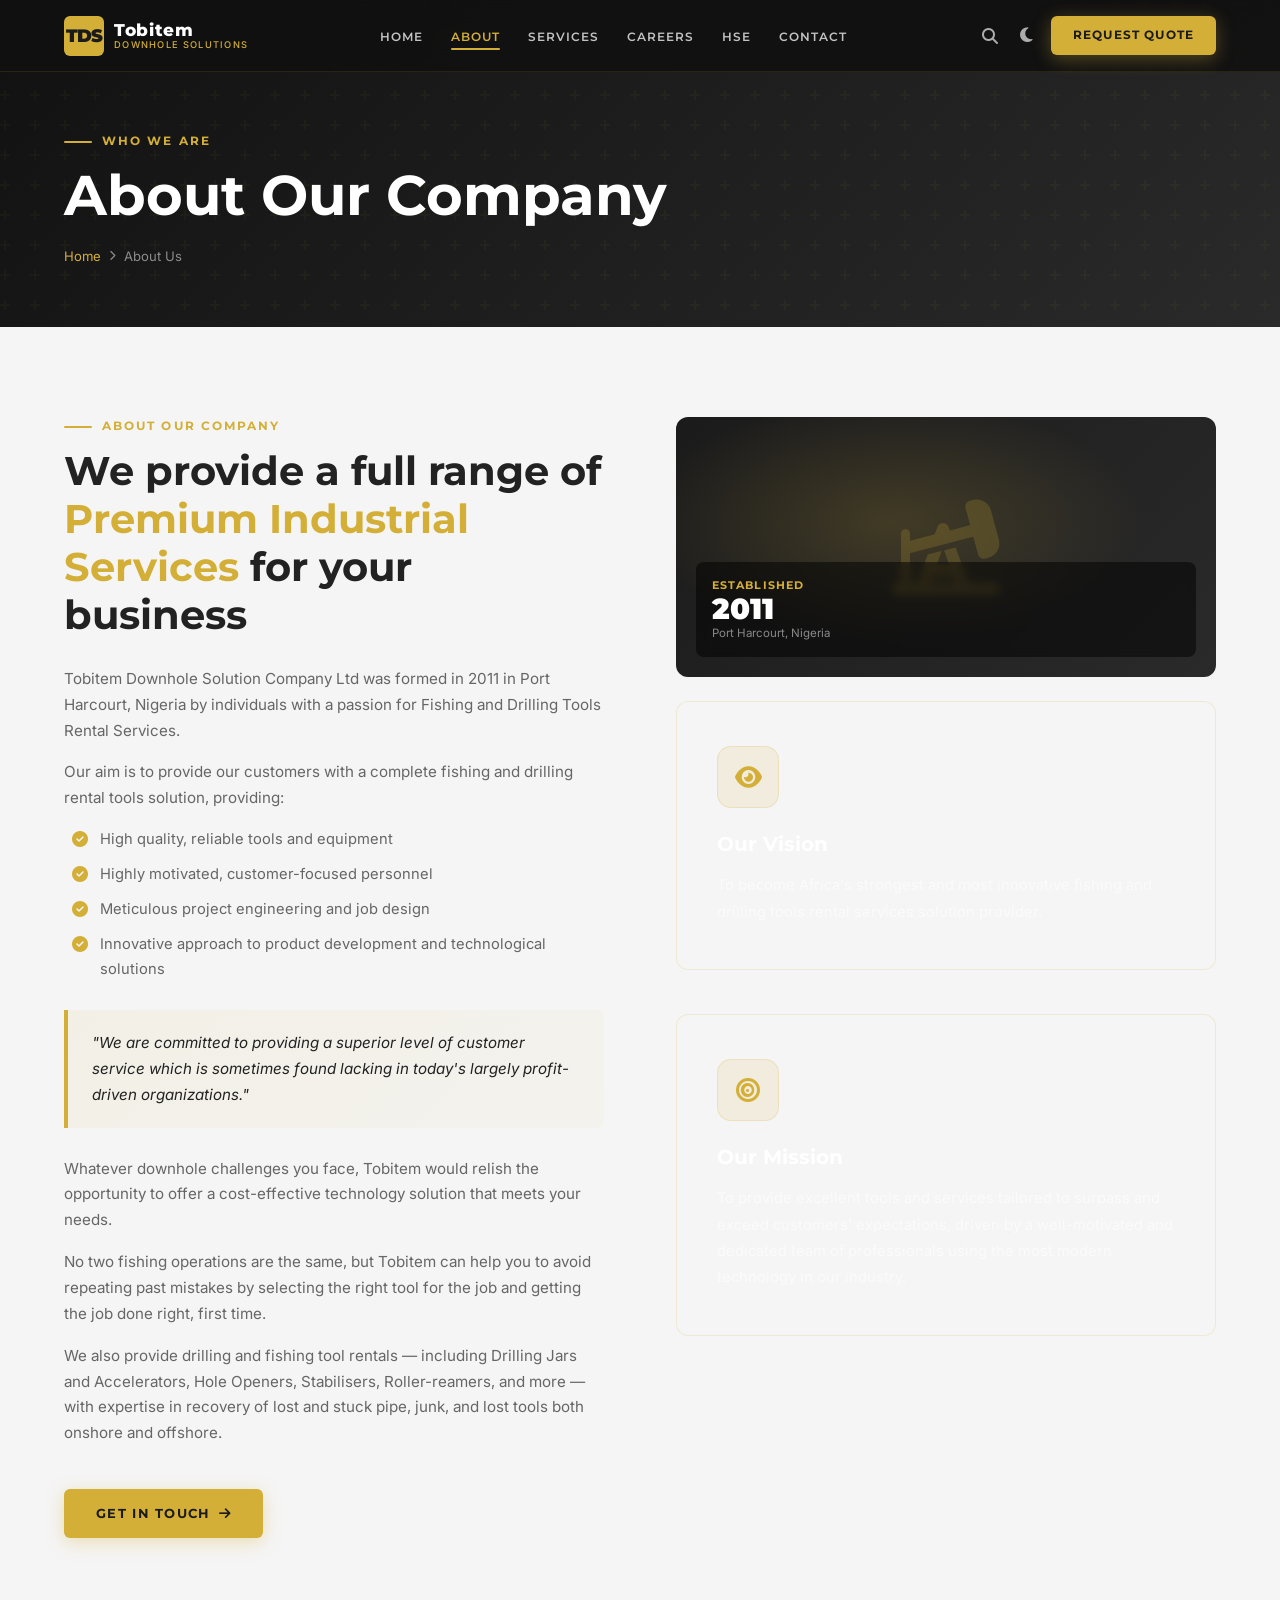
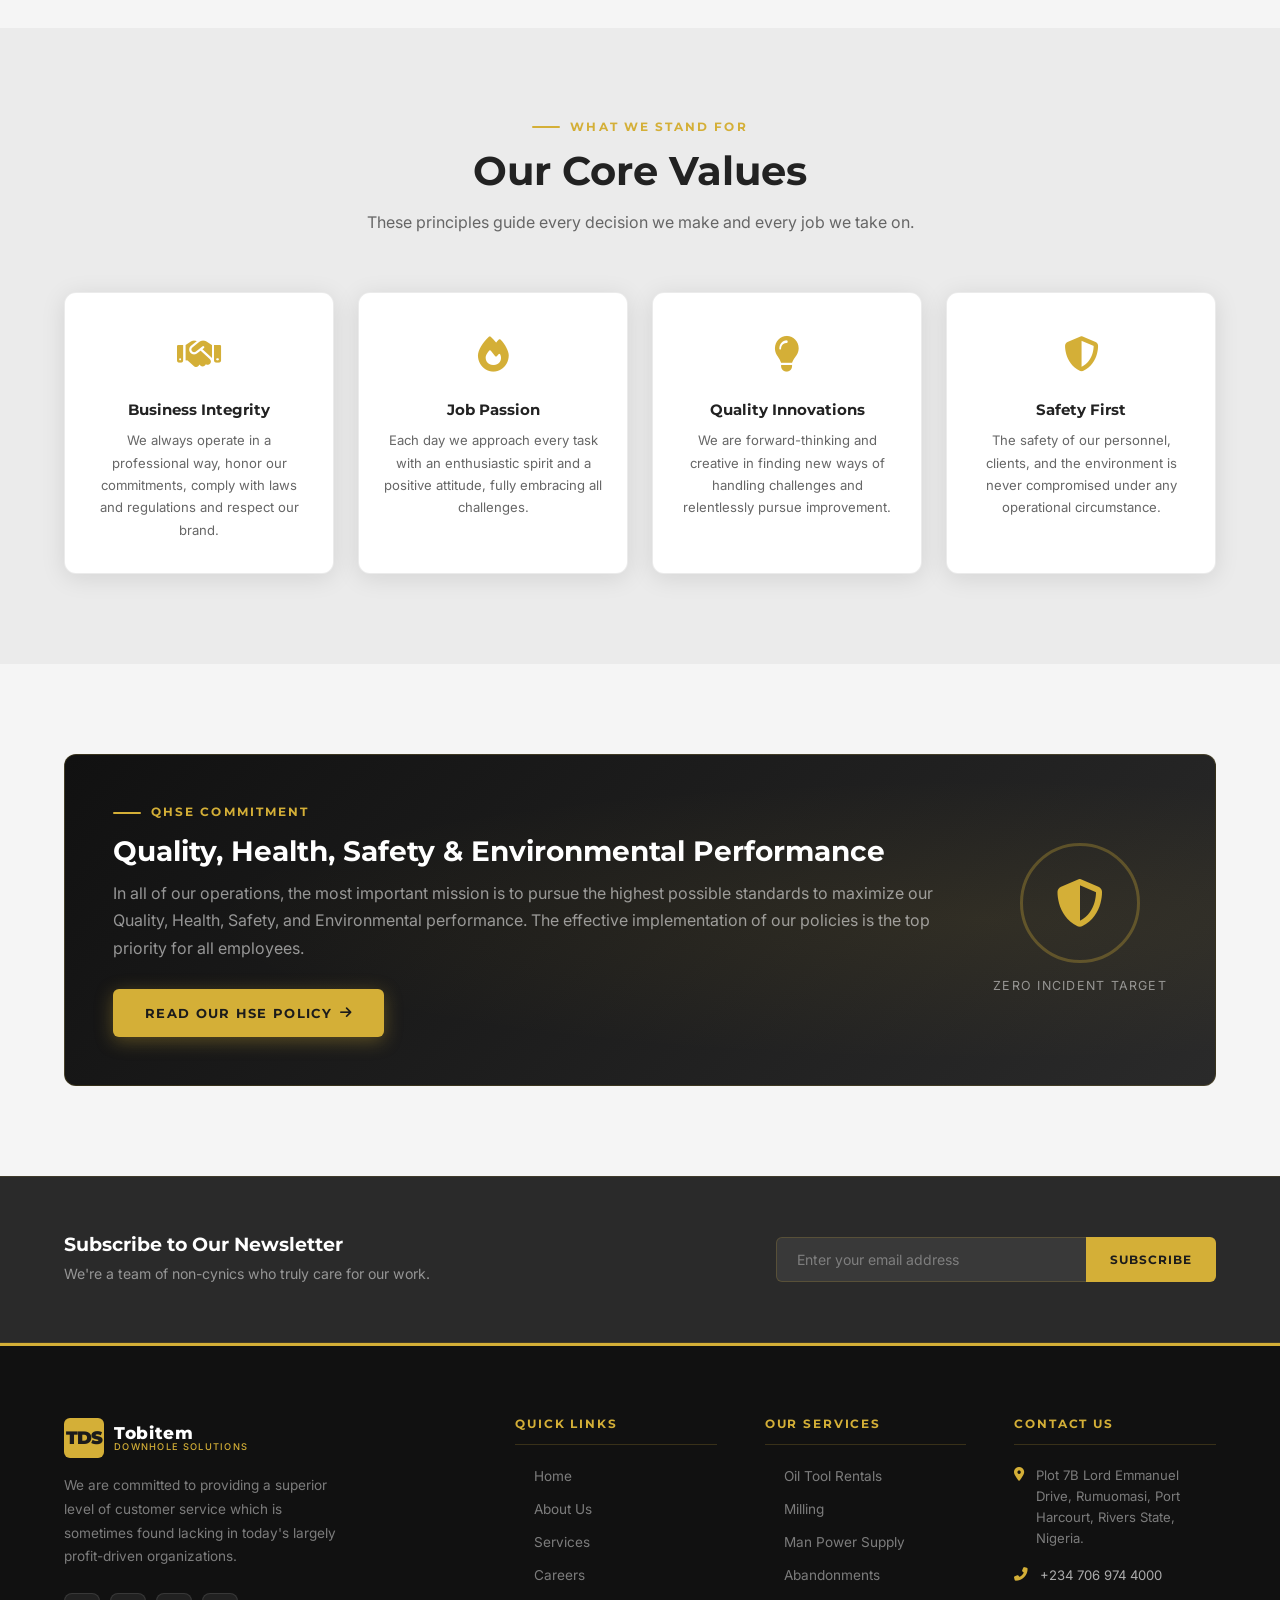
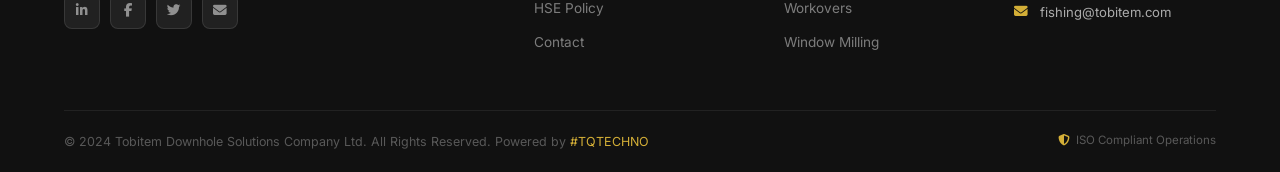
==== commit 49392537: "Add files via upload" ====
--- a/about.html
+++ b/about.html
@@ -31,11 +31,11 @@
       <div class="nav-right">
         <div class="search-wrap">
           <input type="text" id="search-input" class="search-input" placeholder="Search..." />
-          <button id="search-btn" class="search-btn" title="Search"><i class="fas fa-search"></i></button>
-        </div>
-        <button class="theme-toggle" id="theme-toggle" title="Toggle theme"><i class="fas fa-moon"></i></button>
-        <a href="contact.html" class="btn btn-gold btn-quote">Request Quote</a>
-        <button class="hamburger" id="hamburger" title="Menu"><span></span><span></span><span></span></button>
+          <button id="search-btn" class="search-btn"><i class="fas fa-search"></i></button>
+        </div>
+        <button class="theme-toggle" id="theme-toggle"><i class="fas fa-moon"></i></button>
+        <a href="contact.html" class="btn btn-gold" style="padding:10px 22px;font-size:0.72rem;">Request Quote</a>
+        <button class="hamburger" id="hamburger"><span></span><span></span><span></span></button>
       </div>
     </div>
   </nav>
@@ -70,22 +70,22 @@
           <br>
           <p>Tobitem Downhole Solution Company Ltd was formed in 2011 in Port Harcourt, Nigeria by individuals with a passion for Fishing and Drilling Tools Rental Services.</p>
           <p>Our aim is to provide our customers with a complete fishing and drilling rental tools solution, providing:</p>
-          <ul class="check-list">
-            <li class="check-item">
-              <i class="fas fa-check-circle check-icon"></i>
-              <span class="check-text">High quality, reliable tools and equipment</span>
-            </li>
-            <li class="check-item">
-              <i class="fas fa-check-circle check-icon"></i>
-              <span class="check-text">Highly motivated, customer-focused personnel</span>
-            </li>
-            <li class="check-item">
-              <i class="fas fa-check-circle check-icon"></i>
-              <span class="check-text">Meticulous project engineering and job design</span>
-            </li>
-            <li class="check-item">
-              <i class="fas fa-check-circle check-icon"></i>
-              <span class="check-text">Innovative approach to product development and technological solutions</span>
+          <ul style="margin:16px 0 16px 8px;display:flex;flex-direction:column;gap:10px;">
+            <li style="display:flex;gap:12px;align-items:flex-start;">
+              <i class="fas fa-check-circle" style="color:var(--gold);margin-top:4px;flex-shrink:0;"></i>
+              <span style="color:var(--text-muted);font-size:0.92rem;">High quality, reliable tools and equipment</span>
+            </li>
+            <li style="display:flex;gap:12px;align-items:flex-start;">
+              <i class="fas fa-check-circle" style="color:var(--gold);margin-top:4px;flex-shrink:0;"></i>
+              <span style="color:var(--text-muted);font-size:0.92rem;">Highly motivated, customer-focused personnel</span>
+            </li>
+            <li style="display:flex;gap:12px;align-items:flex-start;">
+              <i class="fas fa-check-circle" style="color:var(--gold);margin-top:4px;flex-shrink:0;"></i>
+              <span style="color:var(--text-muted);font-size:0.92rem;">Meticulous project engineering and job design</span>
+            </li>
+            <li style="display:flex;gap:12px;align-items:flex-start;">
+              <i class="fas fa-check-circle" style="color:var(--gold);margin-top:4px;flex-shrink:0;"></i>
+              <span style="color:var(--text-muted);font-size:0.92rem;">Innovative approach to product development and technological solutions</span>
             </li>
           </ul>
 
@@ -104,18 +104,18 @@
         <!-- Sidebar -->
         <div class="about-sidebar reveal-right">
           <!-- Visual card -->
-          <div class="about-visual">
-            <div class="about-bg"></div>
-            <i class="fas fa-oil-well about-icon"></i>
-            <div class="about-overlay">
-              <div class="overlay-label">Established</div>
-              <div class="overlay-year">2011</div>
-              <div class="overlay-location">Port Harcourt, Nigeria</div>
+          <div style="background:linear-gradient(135deg,var(--dark),var(--dark-3));border-radius:var(--radius-lg);height:260px;display:flex;align-items:center;justify-content:center;position:relative;overflow:hidden;margin-bottom:24px;">
+            <div style="position:absolute;inset:0;background:radial-gradient(ellipse at 40% 40%, rgba(212,175,55,0.18) 0%, transparent 55%);"></div>
+            <i class="fas fa-oil-well" style="font-size:6rem;color:rgba(212,175,55,0.2);position:relative;"></i>
+            <div style="position:absolute;bottom:20px;left:20px;right:20px;background:rgba(0,0,0,0.5);border-radius:8px;padding:14px 16px;backdrop-filter:blur(4px);">
+              <div style="font-family:'Montserrat',sans-serif;font-size:0.68rem;font-weight:700;letter-spacing:0.1em;text-transform:uppercase;color:var(--gold);">Established</div>
+              <div style="font-family:'Montserrat',sans-serif;font-weight:900;font-size:1.8rem;color:white;line-height:1;">2011</div>
+              <div style="font-size:0.72rem;color:rgba(255,255,255,0.5);">Port Harcourt, Nigeria</div>
             </div>
           </div>
 
           <!-- VM Cards -->
-          <div class="vm-grid vm-grid-single">
+          <div class="vm-grid" style="grid-template-columns:1fr;gap:20px;">
             <div class="vm-card">
               <div class="vm-icon-wrap"><i class="fas fa-eye"></i></div>
               <h3>Our Vision</h3>
@@ -166,21 +166,21 @@
   </section>
 
   <!-- QHSE BANNER -->
-  <section class="section-pad bg-light-bg">
+  <section class="section-pad" style="background:var(--light-bg);">
     <div class="container">
       <div class="qhse-banner reveal">
         <div class="qhse-text">
-          <div class="eyebrow mb-12">QHSE Commitment</div>
-          <h3 class="text-white">Quality, Health, Safety &amp; Environmental Performance</h3>
+          <div class="eyebrow" style="margin-bottom:12px;">QHSE Commitment</div>
+          <h3 style="color:var(--white);">Quality, Health, Safety &amp; Environmental Performance</h3>
           <p>In all of our operations, the most important mission is to pursue the highest possible standards to maximize our Quality, Health, Safety, and Environmental performance. The effective implementation of our policies is the top priority for all employees.</p>
           <br>
           <a href="hse.html" class="btn btn-gold">Read Our HSE Policy <i class="fas fa-arrow-right"></i></a>
         </div>
-        <div class="qhse-right">
-          <div class="qhse-icon-wrap">
-            <i class="fas fa-shield-alt qhse-icon"></i>
-          </div>
-          <p class="qhse-label">Zero Incident Target</p>
+        <div style="flex-shrink:0;text-align:center;position:relative;">
+          <div style="width:120px;height:120px;border-radius:50%;border:3px solid rgba(212,175,55,0.3);display:flex;align-items:center;justify-content:center;margin:0 auto;">
+            <i class="fas fa-shield-alt" style="font-size:3rem;color:var(--gold);"></i>
+          </div>
+          <p style="color:rgba(255,255,255,0.5);font-size:0.78rem;margin-top:12px;text-transform:uppercase;letter-spacing:0.1em;">Zero Incident Target</p>
         </div>
       </div>
     </div>
@@ -211,10 +211,10 @@
           </a>
           <p>We are committed to providing a superior level of customer service which is sometimes found lacking in today's largely profit-driven organizations.</p>
           <div class="footer-social">
-            <a href="#" class="social-btn" title="LinkedIn"><i class="fab fa-linkedin-in"></i></a>
-            <a href="#" class="social-btn" title="Facebook"><i class="fab fa-facebook-f"></i></a>
-            <a href="#" class="social-btn" title="Twitter"><i class="fab fa-twitter"></i></a>
-            <a href="mailto:fishing@tobitem.com" class="social-btn" title="Email"><i class="fas fa-envelope"></i></a>
+            <a href="#" class="social-btn"><i class="fab fa-linkedin-in"></i></a>
+            <a href="#" class="social-btn"><i class="fab fa-facebook-f"></i></a>
+            <a href="#" class="social-btn"><i class="fab fa-twitter"></i></a>
+            <a href="mailto:fishing@tobitem.com" class="social-btn"><i class="fas fa-envelope"></i></a>
           </div>
         </div>
         <div class="footer-col">
@@ -251,6 +251,6 @@
   </footer>
 
   <button id="back-to-top" aria-label="Back to top"><i class="fas fa-chevron-up"></i></button>
-  <script src="js/script.js"></script>
+  <script src="script.js"></script>
 </body>
 </html>
--- a/style.css
+++ b/style.css
@@ -46,7 +46,7 @@
 
 /* --- Reset & Base --- */
 *, *::before, *::after { box-sizing: border-box; margin: 0; padding: 0; }
-html { scroll-behavior: smooth; font-size: 16px; scroll-padding-top: 80px; }
+html { scroll-behavior: smooth; font-size: 16px; }
 body {
   font-family: 'Inter', sans-serif;
   background: var(--light-bg);
@@ -54,7 +54,6 @@
   line-height: 1.7;
   overflow-x: hidden;
   transition: background var(--transition), color var(--transition);
-  animation: fade-scale-in 0.8s cubic-bezier(0.4,0,0.2,1) forwards;
 }
 img { max-width: 100%; height: auto; display: block; }
 a { text-decoration: none; color: inherit; }
@@ -99,9 +98,6 @@
   display: flex;
   align-items: center;
   gap: 10px;
-}
-.eyebrow-center {
-  justify-content: center;
 }
 .eyebrow::before {
   content: '';
@@ -601,36 +597,6 @@
     rgba(212,175,55,0.15) 0%,
     transparent 50%,
     rgba(212,175,55,0.08) 100%);
-  z-index: 1;
-}
-.about-image-main img,
-.careers-img img,
-.approach-img img,
-.project-img img,
-.map-placeholder img {
-  position: absolute;
-  inset: 0;
-  width: 100%;
-  height: 100%;
-  object-fit: cover;
-  display: block;
-  z-index: 0;
-}
-.about-image-main .about-img-pattern,
-.about-image-main .about-img-icon,
-.careers-img i,
-.careers-img .careers-overlay,
-.approach-img i,
-.project-img i,
-.project-img .project-num,
-.map-placeholder i,
-.map-placeholder p,
-.map-placeholder a {
-  position: relative;
-  z-index: 2;
-}
-.map-placeholder {
-  position: relative;
 }
 .about-img-pattern {
   width: 100%;
@@ -1112,15 +1078,14 @@
 .newsletter-form input {
   flex: 1;
   padding: 13px 20px;
-  border: none;
+  border: 1px solid rgba(212,175,55,0.2);
+  border-right: none;
   border-radius: var(--radius) 0 0 var(--radius);
   background: rgba(255,255,255,0.07);
   color: var(--white);
   font-family: 'Inter', sans-serif;
   font-size: 0.88rem;
   outline: none;
-  border: 1px solid rgba(212,175,55,0.2);
-  border-right: none;
   transition: border-color 0.2s;
 }
 .newsletter-form input:focus { border-color: rgba(212,175,55,0.5); }
@@ -1295,11 +1260,6 @@
   position: relative;
   overflow: hidden;
 }
-.qhse-right {
-  flex-shrink: 0;
-  text-align: center;
-  position: relative;
-}
 .qhse-banner::before {
   content: '';
   position: absolute;
@@ -1509,158 +1469,6 @@
 .job-dept i { font-size: 0.75rem; color: var(--gold); }
 .job-card p { font-size: 0.85rem; flex: 1; margin-bottom: 24px; }
 .job-card .btn { align-self: flex-start; }
-
-/* Additional careers styles */
-.careers-overlay {
-  position: absolute;
-  bottom: 20px;
-  left: 20px;
-  right: 20px;
-  background: rgba(0,0,0,0.6);
-  border-radius: 8px;
-  padding: 16px;
-  backdrop-filter: blur(4px);
-  -webkit-backdrop-filter: blur(4px);
-}
-.overlay-label {
-  color: rgba(255,255,255,0.5);
-  font-size: 0.7rem;
-  text-transform: uppercase;
-  letter-spacing: 0.1em;
-  margin-bottom: 4px;
-}
-.overlay-title {
-  color: var(--gold);
-  font-family: 'Montserrat', sans-serif;
-  font-weight: 700;
-  font-size: 0.9rem;
-  margin: 0;
-}
-.job-not-listed {
-  margin-top: 56px;
-  background: var(--white);
-  border-radius: var(--radius-lg);
-  padding: 40px;
-  text-align: center;
-  box-shadow: var(--shadow);
-  border: 1px solid var(--border-light);
-}
-.icon-circle {
-  width: 60px;
-  height: 60px;
-  border-radius: 50%;
-  background: rgba(212,175,55,0.1);
-  display: flex;
-  align-items: center;
-  justify-content: center;
-  margin: 0 auto 16px;
-}
-.icon-gold {
-  color: var(--gold);
-  font-size: 1.3rem;
-}
-.mb-10 {
-  margin-bottom: 10px;
-}
-.text-center-max {
-  max-width: 500px;
-  margin: 0 auto 24px;
-}
-
-/* Additional about styles */
-.check-list {
-  margin: 16px 0 16px 8px;
-  display: flex;
-  flex-direction: column;
-  gap: 10px;
-}
-.check-item {
-  display: flex;
-  gap: 12px;
-  align-items: flex-start;
-}
-.check-icon {
-  color: var(--gold);
-  margin-top: 4px;
-  flex-shrink: 0;
-}
-.check-text {
-  color: var(--text-muted);
-  font-size: 0.92rem;
-}
-.about-visual {
-  background: linear-gradient(135deg, var(--dark), var(--dark-3));
-  border-radius: var(--radius-lg);
-  height: 260px;
-  display: flex;
-  align-items: center;
-  justify-content: center;
-  position: relative;
-  overflow: hidden;
-  margin-bottom: 24px;
-}
-.about-bg {
-  position: absolute;
-  inset: 0;
-  background: radial-gradient(ellipse at 40% 40%, rgba(212,175,55,0.18) 0%, transparent 55%);
-}
-.about-icon {
-  font-size: 6rem;
-  color: rgba(212,175,55,0.2);
-  position: relative;
-}
-.about-overlay {
-  position: absolute;
-  bottom: 20px;
-  left: 20px;
-  right: 20px;
-  background: rgba(0,0,0,0.5);
-  border-radius: 8px;
-  padding: 14px 16px;
-  backdrop-filter: blur(4px);
-  -webkit-backdrop-filter: blur(4px);
-}
-.overlay-year {
-  font-family: 'Montserrat', sans-serif;
-  font-weight: 900;
-  font-size: 1.8rem;
-  color: white;
-  line-height: 1;
-}
-.vm-grid-single {
-  grid-template-columns: 1fr;
-  gap: 20px;
-}
-.mb-12 {
-  margin-bottom: 12px;
-}
-.mb-56 {
-  margin-bottom: 56px;
-}
-.text-white {
-  color: var(--white);
-}
-.qhse-icon-wrap {
-  width: 120px;
-  height: 120px;
-  border-radius: 50%;
-  border: 3px solid rgba(212,175,55,0.3);
-  display: flex;
-  align-items: center;
-  justify-content: center;
-  margin: 0 auto;
-}
-.qhse-icon {
-  font-size: 3rem;
-  color: var(--gold);
-}
-.qhse-label {
-  color: rgba(255,255,255,0.5);
-  font-size: 0.78rem;
-  margin-top: 12px;
-  text-transform: uppercase;
-  letter-spacing: 0.1em;
-}
 
 /* ============================================================
    HSE PAGE
@@ -1887,7 +1695,7 @@
 
 /* Map Placeholder */
 .map-wrap {
-  background: var(--white);
+  background: linear-gradient(135deg, #e8e8e8, #d8d8d8);
   border-radius: var(--radius-lg);
   overflow: hidden;
   box-shadow: var(--shadow);
@@ -1897,7 +1705,6 @@
   display: flex;
   align-items: center;
   justify-content: center;
-  background: linear-gradient(135deg, #e8e8e8, #d8d8d8);
 }
 [data-theme="dark"] .map-wrap { background: var(--dark-3); }
 .map-placeholder {
@@ -1947,241 +1754,6 @@
 .stagger > *:nth-child(4) { transition-delay: 0.3s; }
 .stagger > *:nth-child(5) { transition-delay: 0.4s; }
 .stagger > *:nth-child(6) { transition-delay: 0.5s; }
-
-/* ============================================================
-   MODERN ANIMATIONS
-   ============================================================ */
-
-/* Float animation */
-@keyframes float {
-  0%, 100% { transform: translateY(0px); }
-  50% { transform: translateY(-12px); }
-}
-
-/* Gentle glow pulse */
-@keyframes glow-pulse {
-  0%, 100% { box-shadow: 0 0 20px rgba(212,175,55,0.15), var(--shadow); }
-  50% { box-shadow: 0 0 35px rgba(212,175,55,0.35), var(--shadow-lg); }
-}
-
-/* Icon spin */
-@keyframes icon-spin {
-  0% { transform: rotate(0deg); }
-  100% { transform: rotate(360deg); }
-}
-
-/* Smooth fade-in with scale */
-@keyframes fade-scale-in {
-  0% { opacity: 0; transform: scale(0.95); }
-  100% { opacity: 1; transform: scale(1); }
-}
-
-/* Slide-in from left */
-@keyframes slide-in-left {
-  0% { opacity: 0; transform: translateX(-30px); }
-  100% { opacity: 1; transform: translateX(0); }
-}
-
-/* Slide-in from right */
-@keyframes slide-in-right {
-  0% { opacity: 0; transform: translateX(30px); }
-  100% { opacity: 1; transform: translateX(0); }
-}
-
-/* Underline animation */
-@keyframes underline-expand {
-  0% { width: 0; }
-  100% { width: 100%; }
-}
-
-/* Subtle bounce */
-@keyframes bounce-gentle {
-  0%, 100% { transform: translateY(0); }
-  25% { transform: translateY(-2px); }
-  75% { transform: translateY(-2px); }
-}
-
-/* Apply float effect to various elements */
-.service-card,
-.approach-card,
-.project-card,
-.value-card,
-.job-card,
-.hse-card {
-  animation: fade-scale-in 0.6s cubic-bezier(0.4,0,0.2,1);
-}
-
-/* Float on hover for cards */
-.service-card:hover,
-.approach-card:hover,
-.project-card:hover,
-.value-card:hover,
-.job-card:hover,
-.hse-card:hover {
-  animation: float 3s ease-in-out infinite;
-}
-
-/* Glow effect on cards */
-.service-card,
-.approach-card,
-.project-card,
-.value-card,
-.job-card,
-.hse-card {
-  transition: box-shadow 0.35s cubic-bezier(0.4,0,0.2,1);
-}
-
-.service-card:hover,
-.approach-card:hover,
-.project-card:hover,
-.value-card:hover,
-.job-card:hover,
-.hse-card:hover {
-  animation: glow-pulse 2s ease-in-out infinite;
-}
-
-/* Smooth button animations */
-.btn {
-  position: relative;
-  overflow: hidden;
-  transition: all 0.35s cubic-bezier(0.4,0,0.2,1);
-}
-
-.btn::before {
-  content: '';
-  position: absolute;
-  top: 0;
-  left: -100%;
-  width: 100%;
-  height: 100%;
-  background: rgba(255,255,255,0.1);
-  transition: left 0.4s cubic-bezier(0.4,0,0.2,1);
-  z-index: -1;
-}
-
-.btn:hover::before {
-  left: 100%;
-}
-
-/* Ripple effect */
-.ripple {
-  position: absolute;
-  border-radius: 50%;
-  background: rgba(255,255,255,0.6);
-  transform: scale(0);
-  animation: ripple-animate 0.6s ease-out;
-  pointer-events: none;
-}
-
-@keyframes ripple-animate {
-  to {
-    transform: scale(4);
-    opacity: 0;
-  }
-}
-
-/* Image float and fade animations */
-img {
-  animation: fade-scale-in 0.8s cubic-bezier(0.4,0,0.2,1);
-}
-
-.about-image-main img,
-.careers-img img,
-.approach-img img,
-.project-img img {
-  animation: fade-scale-in 0.7s 0.2s cubic-bezier(0.4,0,0.2,1) both;
-}
-
-/* Icon animations */
-.service-card i,
-.approach-card i,
-.project-card i {
-  transition: transform 0.4s cubic-bezier(0.4,0,0.2,1);
-}
-
-.service-card:hover i,
-.approach-card:hover i,
-.project-card:hover i {
-  animation: bounce-gentle 0.6s ease-in-out;
-}
-
-/* Eyebrow animation */
-.eyebrow {
-  animation: slide-in-left 0.6s cubic-bezier(0.4,0,0.2,1);
-}
-
-/* Heading animations */
-h1, h2, h3, h4, h5, h6 {
-  animation: fade-scale-in 0.7s cubic-bezier(0.4,0,0.2,1);
-}
-
-/* Service link underline animation */
-.service-link::after {
-  content: '';
-  position: absolute;
-  bottom: 0;
-  left: 0;
-  width: 0;
-  height: 2px;
-  background: var(--gold);
-  transition: width 0.35s cubic-bezier(0.4,0,0.2,1);
-}
-
-.service-link:hover::after {
-  width: 100%;
-}
-
-/* Smooth color transitions */
-a, button {
-  transition: color 0.3s cubic-bezier(0.4,0,0.2,1), background 0.3s cubic-bezier(0.4,0,0.2,1);
-}
-
-/* Back to top smooth bounce */
-#back-to-top {
-  animation: bounce-gentle 1s ease-in-out infinite;
-}
-
-/* Fade-in paragraphs and text */
-p {
-  animation: fade-scale-in 0.8s cubic-bezier(0.4,0,0.2,1);
-}
-
-/* Section header animations */
-.section-header {
-  animation: fade-scale-in 0.7s cubic-bezier(0.4,0,0.2,1);
-}
-
-.section-header .eyebrow {
-  animation: slide-in-left 0.5s cubic-bezier(0.4,0,0.2,1);
-}
-
-.section-header h2 {
-  animation: fade-scale-in 0.6s 0.1s cubic-bezier(0.4,0,0.2,1) both;
-}
-
-.section-header p {
-  animation: fade-scale-in 0.6s 0.2s cubic-bezier(0.4,0,0.2,1) both;
-}
-
-/* Hero content animations */
-.page-hero-content h1 {
-  animation: fade-scale-in 0.7s cubic-bezier(0.4,0,0.2,1);
-}
-
-.page-hero-content .breadcrumb {
-  animation: slide-in-left 0.6s 0.1s cubic-bezier(0.4,0,0.2,1) both;
-}
-
-/* Smooth transitions for form inputs */
-input, textarea, select {
-  transition: border-color 0.3s cubic-bezier(0.4,0,0.2,1), 
-              box-shadow 0.3s cubic-bezier(0.4,0,0.2,1),
-              background 0.3s cubic-bezier(0.4,0,0.2,1);
-}
-
-input:focus, textarea:focus, select:focus {
-  animation: glow-pulse 2s ease-in-out infinite;
-}
 
 /* Section header */
 .section-header { margin-bottom: 56px; }
